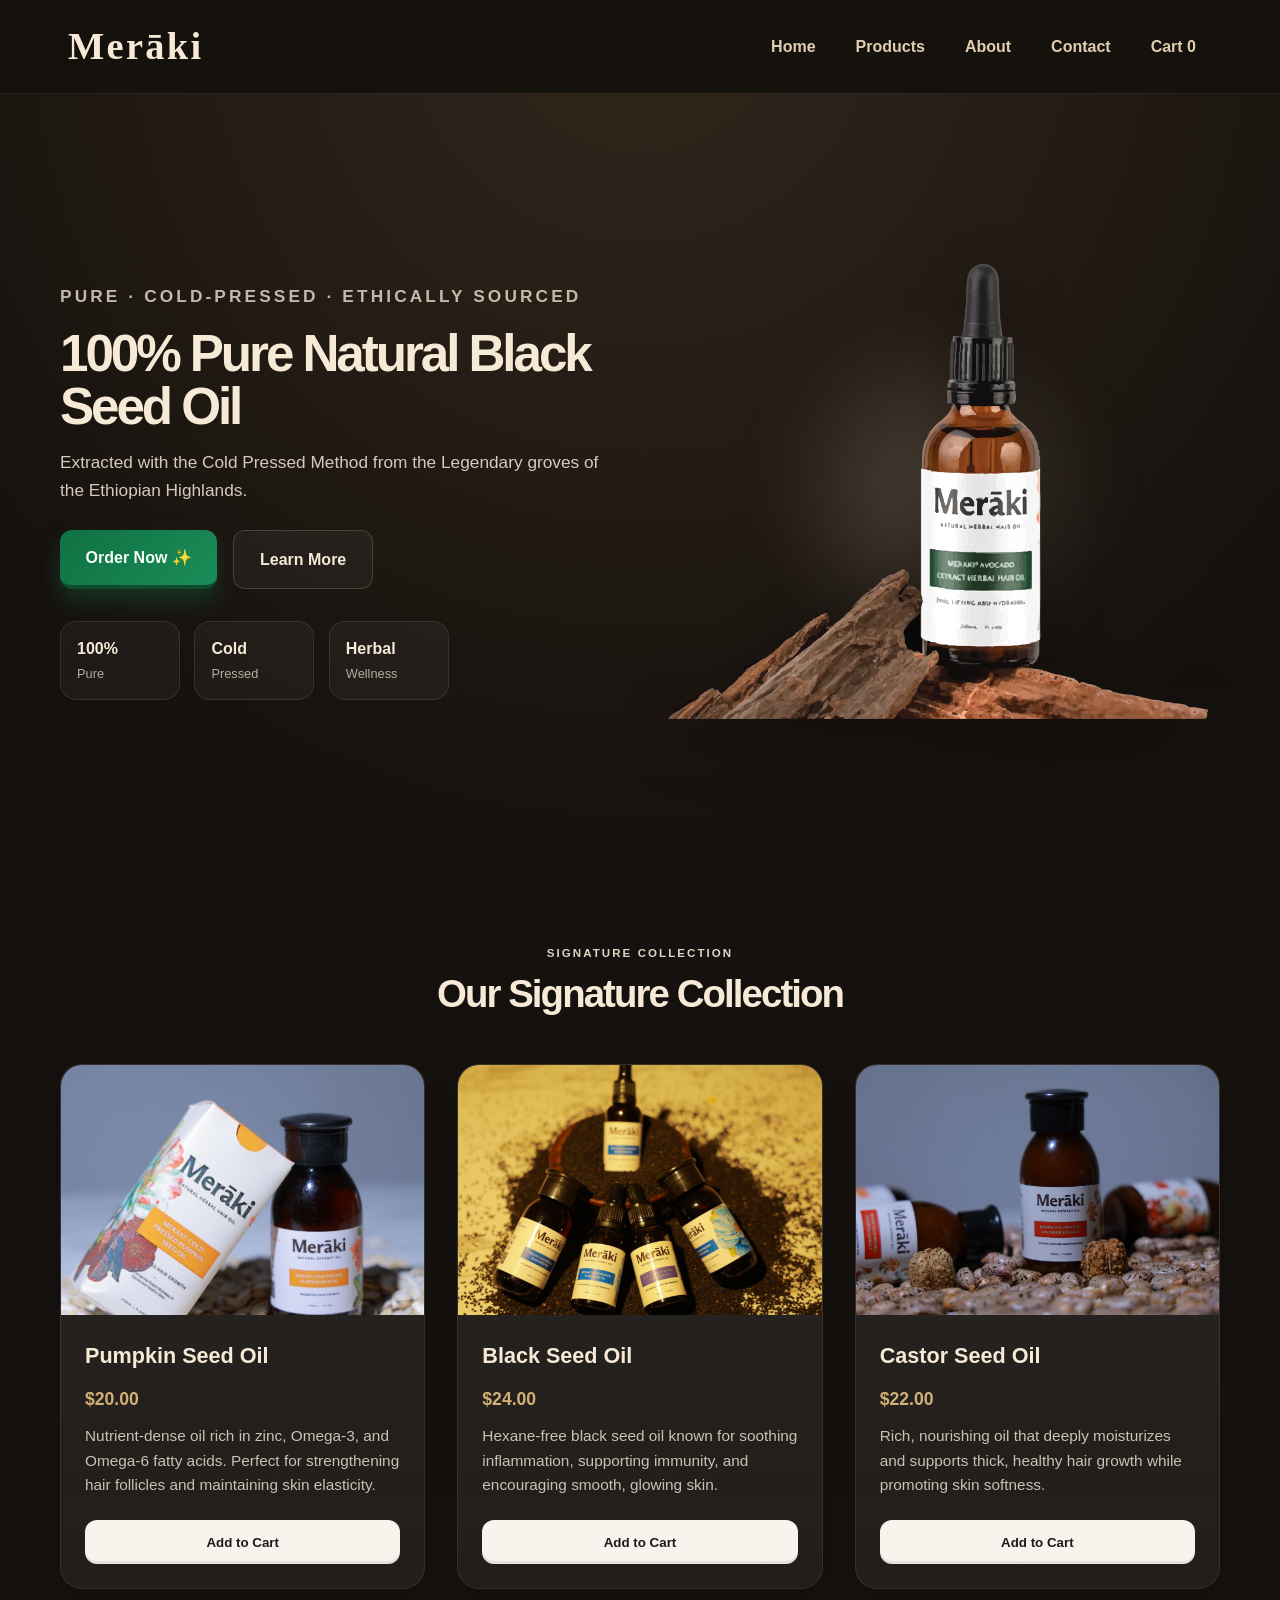
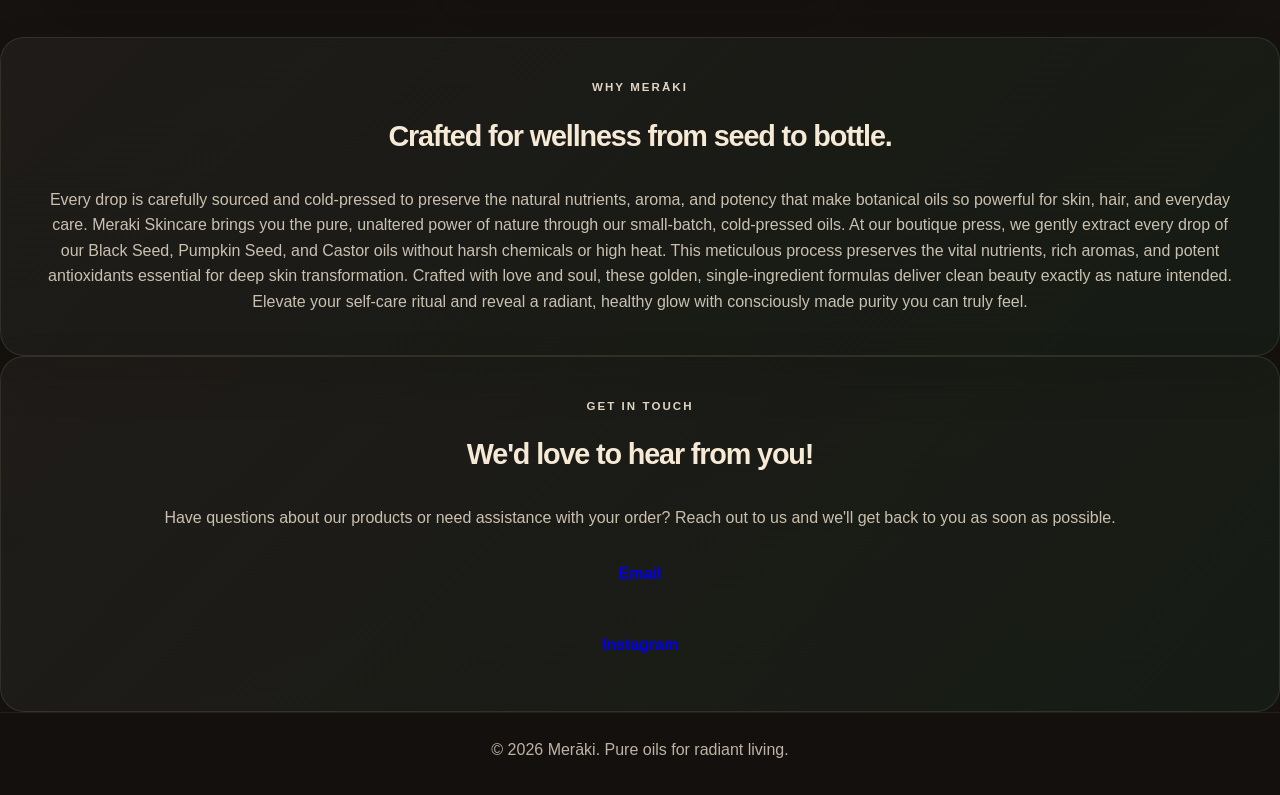
==== index.html @ 54a500c8 "Added more functionality to cart.html" ====
<!DOCTYPE html>
<html lang="en">
  <head>
    <meta charset="UTF-8" />
    <meta name="viewport" content="width=device-width, initial-scale=1.0" />
    <title>Merāki | Pure Natural Black Seed Oil</title>
    <link rel="stylesheet" href="style.css" />
  </head>
  <body>
    <header>
      <nav>
        <div class="logo">
          <h1>Merāki</h1>
        </div>

        <label class="menu-icon" for="menu-toggle" aria-label="Toggle menu">
          <span class="bar"></span>
          <span class="bar"></span>
          <span class="bar"></span>
        </label>
        <input type="checkbox" id="menu-toggle" />

        <div class="nav-links">
          <a href="#home">Home</a>
          <a href="#products">Products</a>
          <a href="#about">About</a>
          <a href="#contact">Contact</a>
          <a href="cart.html" class="cart-link">Cart <span id="cart-count" class="cart-count-badge">0</span></a>
        </div>
      </nav>
    </header>

    <main>
      <section class="hero" id="home">
        <div class="hero-visual">
          <img
            class="hero-icon"
            src="pic_No_2.png"
            alt="Black seed oil bottle"
          />
        </div>

        <div class="hero-content">
          <p class="eyebrow">Pure · Cold-Pressed · Ethically Sourced</p>
          <h2>100% Pure Natural Black Seed Oil</h2>
          <p>
            Extracted with the Cold Pressed Method from the Legendary groves of
            the Ethiopian Highlands.
          </p>

          <div class="hero-actions">
            <a href="#products" class="btn btn-hero">Order Now ✨</a>
            <a href="#about" class="btn btn-secondary">Learn More</a>
          </div>

          <div class="hero-stats">
            <div class="stat">
              <strong>100%</strong>
              <span>Pure</span>
            </div>
            <div class="stat">
              <strong>Cold</strong>
              <span>Pressed</span>
            </div>
            <div class="stat">
              <strong>Herbal</strong>
              <span>Wellness</span>
            </div>
          </div>
        </div>
      </section>

      <section class="products-container" id="products">
        <div class="section-heading">
          <p class="eyebrow">Signature collection</p>
          <h2 class="section-title">Our Signature Collection</h2>
        </div>
        <div class="product-grid">
          <article class="product-card">
            <img
              src="pumpkinseed-oil.png"
              alt="Pumpkin seed oil bottle for hair and skin nourishment"
            />
            <div class="product-info">
              <h3 class="product-title">Pumpkin Seed Oil</h3>
              <p class="product-price">$20.00</p>
              <p class="product-desc">
                Nutrient-dense oil rich in zinc, Omega-3, and Omega-6 fatty
                acids. Perfect for strengthening hair follicles and maintaining
                skin elasticity.
              </p>
              <button
                type="button"
                class="btn add-to-cart"
                data-id="pumpkin-seed-oil"
                data-name="Pumpkin Seed Oil"
                data-price="20"
                data-image="pumpkinseed-oil.png"
                data-category="Hair Care"
              >
                Add to Cart
              </button>
            </div>
          </article>
          <article class="product-card">
            <img
              src="blackseed-oils.png"
              alt="Black seed oil bottle for wellness, immunity, and skin health"
            />
            <div class="product-info">
              <h3 class="product-title">Black Seed Oil</h3>
              <p class="product-price">$24.00</p>
              <p class="product-desc">
                Hexane-free black seed oil known for soothing inflammation,
                supporting immunity, and encouraging smooth, glowing skin.
              </p>
              <button
                type="button"
                class="btn add-to-cart"
                data-id="black-seed-oil"
                data-name="Black Seed Oil"
                data-price="24"
                data-image="blackseed-oils.png"
                data-category="Wellness"
              >
                Add to Cart
              </button>
            </div>
          </article>
          <article class="product-card">
            <img
              src="castor-oil.png"
              alt="Castor seed oil bottle for hair growth and deep hydration"
            />
            <div class="product-info">
              <h3 class="product-title">Castor Seed Oil</h3>
              <p class="product-price">$22.00</p>
              <p class="product-desc">
                Rich, nourishing oil that deeply moisturizes and supports thick,
                healthy hair growth while promoting skin softness.
              </p>
              <button
                type="button"
                class="btn add-to-cart"
                data-id="castor-seed-oil"
                data-name="Castor Seed Oil"
                data-price="22"
                data-image="castor-oil.png"
                data-category="Skin Care"
              >
                Add to Cart
              </button>
            </div>
          </article>
        </div>
      </section>

      <section class="about-section" id="about">
        <div class="about-card">
          <p class="eyebrow">Why Merāki</p>
          <h3>Crafted for wellness from seed to bottle.</h3>
          <p>
            Every drop is carefully sourced and cold-pressed to preserve the
            natural nutrients, aroma, and potency that make botanical oils so
            powerful for skin, hair, and everyday care. Meraki Skincare brings you the pure, unaltered power of nature through our small-batch, cold-pressed oils. At our boutique press, we gently extract every drop of our Black Seed, Pumpkin Seed, and Castor oils without harsh chemicals or high heat. This meticulous process preserves the vital nutrients, rich aromas, and potent antioxidants essential for deep skin transformation. Crafted with love and soul, these golden, single-ingredient formulas deliver clean beauty exactly as nature intended. Elevate your self-care ritual and reveal a radiant, healthy glow with consciously made purity you can truly feel.
          </p>
        </div>
      </section>
      <section class="contact-section" id="contact">
        <div class="contact-card">
          <p class="eyebrow">Get in Touch</p>
          <h3>We'd love to hear from you!</h3>
          <p>
            Have questions about our products or need assistance with your
            order? Reach out to us and we'll get back to you as soon as
            possible.
          </p>          
          <a href="mailto:info@meraki.com" class="btn">Email</a>
          <a href="https://www.instagram.com/meraki.pure/" class="btn">Instagram</a>
        </div>
      </section>
    </main>

    <footer id="contact">
      <p>© 2026 Merāki. Pure oils for radiant living.</p>
    </footer>
    <script defer src="script.js"></script>
  </body>
</html>
---- style.css ----
:root {
    --bg-900: #14100d;
    --bg-800: #1e1814;
    --bg-700: #2d2823;
    --panel: rgba(255, 255, 255, 0.05);
    --panel-strong: #f7f3ed;
    --gold: #dfcfb0;
    --gold-soft: #f6ead7;
    --green: #117143;
    --green-dark: #114b2f;
    --text-dark: #1d1a17;
    --text-muted: #5f564c;
    --shadow: 0 20px 40px rgba(15, 11, 9, 0.25);
}

* {
    margin: 0;
    padding: 0;
    box-sizing: border-box;
    font-family: "Segoe UI", Tahoma, Geneva, Verdana, sans-serif;
}

html {
    scroll-behavior: smooth;
}

body {
    background:
        radial-gradient(circle at top, rgba(140, 103, 70, 0.26), transparent 35%),
        linear-gradient(180deg, var(--bg-900) 0%, #171310 100%);
    color: var(--gold);
    line-height: 1.6;
}

a {
    text-decoration: none;
}

img {
    max-width: 100%;
    display: block;
}

header {
    position: sticky;
    top: 0;
    z-index: 50;
    background: rgba(20, 16, 13, 0.88);
    backdrop-filter: blur(12px);
    border-bottom: 1px solid rgba(223, 207, 176, 0.1);
}

body.cart-page .menu-icon,
body.cart-page #menu-toggle {
    display: none !important;
}

body.cart-page .nav-links {
    position: static !important;
    display: flex !important;
    flex-direction: row !important;
    align-items: center;
    justify-content: flex-end;
    gap: 0.5rem;
    background: transparent !important;
    border: none !important;
    box-shadow: none !important;
    padding: 0 !important;
    animation: none !important;
}

nav {
    max-width: 1200px;
    margin: 0 auto;
    display: flex;
    justify-content: space-between;
    align-items: center;
    padding: 1rem 1.25rem;
    position: relative;
}

.logo h1 {
    font-family: Georgia, "Times New Roman", serif;
    font-size: clamp(2rem, 3vw, 2.6rem);
    letter-spacing: 0.06em;
    color: var(--gold-soft);
}

.menu-icon {
    display: flex;
    flex-direction: column;
    justify-content: space-between;
    width: 24px;
    height: 18px;
    cursor: pointer;
    z-index: 10;
}

.menu-icon .bar {
    width: 100%;
    height: 2px;
    background: var(--gold);
    border-radius: 5px;
    transition: 0.3s ease;
}

#menu-toggle {
    display: none;
}

.nav-links {
    position: absolute;
    top: calc(100% + 0.35rem);
    left: 1rem;
    right: 1rem;
    display: none;
    flex-direction: column;
    gap: 0.2rem;
    background: rgba(45, 40, 35, 0.98);
    border: 1px solid rgba(223, 207, 176, 0.1);
    border-radius: 14px;
    padding: 0.75rem;
    box-shadow: var(--shadow);
    animation: slideDown 0.25s ease;
}

#menu-toggle:checked ~ .nav-links {
    display: flex;
}

.nav-links a {
    color: var(--gold);
    padding: 0.85rem 1rem;
    border-radius: 10px;
    transition: background 0.25s ease, transform 0.25s ease;
}

.nav-links a:hover {
    background: rgba(255, 255, 255, 0.04);
    transform: translateX(4px);
}

main {
    overflow: hidden;
}

.hero {
    max-width: 1200px;
    margin: 0 auto;
    display: flex;
    align-items: center;
    justify-content: space-between;
    gap: 2rem;
    padding: 2rem 1.25rem 4rem;
    min-height: calc(100vh - 90px);
}

.hero-visual,
.hero-content {
    flex: 1;
}

.hero-visual {
    display: flex;
    justify-content: center;
    align-items: center;
    position: relative;
}

.hero-visual::before {
    content: "";
    position: absolute;
    inset: 10% 12%;
    background: radial-gradient(circle, rgba(223, 207, 176, 0.25), transparent 60%);
    filter: blur(30px);
    z-index: 0;
}

.hero-icon {
    position: relative;
    z-index: 1;
    width: min(100%, 540px);
    height: min(100%, 540px);
    object-fit: contain;
    border-radius: 0;
    border: none;
    box-shadow: none;
    background: transparent;
    animation: float 6s ease-in-out infinite;
    filter: drop-shadow(0 18px 30px rgba(0, 0, 0, 0.30)) brightness(1.08) saturate(1.05);
}

.hero-content {
    display: flex;
    flex-direction: column;
    align-items: flex-start;
    gap: 1rem;
    animation: fadeUp 0.8s ease both;
}

.eyebrow {
    text-transform: uppercase;
    letter-spacing: 0.18em;
    font-size: 0.72rem;
    font-weight: 700;
    color: var(--gold-soft);
    opacity: 0.9;
}

.hero-content h2 {
    font-size: clamp(2.5rem, 4vw, 5rem);
    line-height: 1.04;
    letter-spacing: -0.06em;
    max-width: 560px;
    color: var(--gold-soft);
}

.hero-content p {
    font-size: 1.08rem;
    color: rgba(246, 234, 215, 0.85);
    max-width: 560px;
}

.hero-actions {
    display: flex;
    flex-wrap: wrap;
    gap: 1rem;
    margin-top: 0.6rem;
}

.btn {
    display: inline-flex;
    align-items: center;
    justify-content: center;
    border-radius: 12px;
    padding: 0.9rem 1.6rem;
    font-weight: 700;
    transition: transform 0.25s ease, box-shadow 0.25s ease, background 0.25s ease;
    cursor: pointer;
    border: none;
}

.btn:hover {
    transform: translateY(-3px);
}

.btn-hero {
    background: linear-gradient(135deg, var(--green), #1a8d59);
    color: #f6fff8;
    box-shadow: 0 12px 22px rgba(17, 113, 67, 0.35);
    border-bottom: 4px solid var(--green-dark);
}

.btn-secondary {
    background: rgba(255, 255, 255, 0.04);
    border: 1px solid rgba(223, 207, 176, 0.2);
    color: var(--gold-soft);
}

.hero-stats {
    display: flex;
    gap: 0.9rem;
    flex-wrap: wrap;
    margin-top: 1rem;
}

.stat {
    min-width: 120px;
    background: rgba(255, 255, 255, 0.04);
    border: 1px solid rgba(223, 207, 176, 0.12);
    border-radius: 16px;
    padding: 0.9rem 1rem;
    display: flex;
    flex-direction: column;
    gap: 0.15rem;
}

.stat strong {
    font-size: 1rem;
    color: var(--gold-soft);
}

.stat span {
    font-size: 0.8rem;
    color: rgba(246, 234, 215, 0.7);
}

.products-container {
    max-width: 1200px;
    margin: 0 auto;
    padding: 2.5rem 1.25rem 3rem;
}

.section-heading {
    text-align: center;
    margin-bottom: 2.5rem;
}

.section-title {
    color: var(--gold-soft);
    font-size: clamp(2rem, 3vw, 3rem);
    letter-spacing: -0.05em;
}

.product-grid {
    display: grid;
    grid-template-columns: repeat(auto-fit, minmax(260px, 1fr));
    gap: 2rem;
}

.product-card {
    background: rgba(255, 255, 255, 0.04);
    border: 1px solid rgba(223, 207, 176, 0.12);
    border-radius: 22px;
    overflow: hidden;
    box-shadow: 0 16px 28px rgba(2, 2, 2, 0.18);
    transition: transform 0.35s ease, box-shadow 0.35s ease, border-color 0.35s ease;
    animation: fadeUp 0.8s ease both;
}

.product-card:nth-child(2) {
    animation-delay: 0.12s;
}

.product-card:nth-child(3) {
    animation-delay: 0.24s;
}

.product-card:hover {
    transform: translateY(-8px);
    border-color: rgba(223, 207, 176, 0.24);
    box-shadow: 0 24px 46px rgba(4, 4, 2, 0.25);
}

.product-card img {
    width: 100%;
    height: 250px;
    object-fit: cover;
}

.product-info {
    padding: 1.5rem;
    display: flex;
    flex-direction: column;
    gap: 0.7rem;
    background: linear-gradient(180deg, rgba(255, 255, 255, 0.03), rgba(255, 255, 255, 0.01));
}

.product-title {
    font-size: 1.35rem;
    color: var(--gold-soft);
}

.product-price {
    color: #d2af74;
    font-size: 1.1rem;
    font-weight: 700;
}

.product-desc {
    color: rgba(246, 234, 215, 0.8);
    font-size: 0.96rem;
    flex-grow: 1;
}

.product-card .btn {
    margin-top: 0.7rem;
    width: 100%;
    background: var(--panel-strong);
    color: var(--text-dark);
    box-shadow: inset 0 -3px 0 rgba(0, 0, 0, 0.08);
}

.about-contact-wrapper {
    max-width: 1200px;
    margin: 0 auto;
    padding: 1rem 1.25rem 4.5rem;
    display: grid;
    grid-template-columns: 1fr 1fr;
    gap: 2rem;
    align-items: stretch;
}

.about-section,
.contact-section {
    display: flex;
    align-items: stretch;
}

.about-card,
.contact-card {
    background: linear-gradient(135deg, rgba(255, 255, 255, 0.04), rgba(17, 113, 67, 0.1));
    border: 1px solid rgba(223, 207, 176, 0.12);
    border-radius: 24px;
    padding: 2.5rem;
    text-align: center;
    box-shadow: var(--shadow);
    display: flex;
    flex-direction: column;
    gap: 1rem;
    flex: 1;
    transition: transform 0.35s ease, box-shadow 0.35s ease, border-color 0.35s ease;
}

.about-card:hover,
.contact-card:hover {
    transform: translateY(-8px);
    border-color: rgba(223, 207, 176, 0.24);
    box-shadow: 0 24px 46px rgba(4, 4, 2, 0.25);
}

.about-card h3,
.contact-card h3 {
    color: var(--gold-soft);
    font-size: clamp(1.8rem, 2vw, 2.6rem);
    margin-bottom: 0.75rem;
    letter-spacing: -0.04em;
}

.about-card p:last-child,
.contact-card p:not(.eyebrow) {
    color: rgba(246, 234, 215, 0.8);
    flex-grow: 1;
}

.contact-actions {
    display: flex;
    flex-direction: column;
    gap: 0.8rem;
    margin-top: 1rem;
}

.btn-contact {
    width: 100%;
    background: linear-gradient(135deg, var(--green), #1a8d59);
    color: #f6fff8;
    box-shadow: 0 12px 22px rgba(17, 113, 67, 0.35);
    border-bottom: 4px solid var(--green-dark);
    font-weight: 700;
    font-size: 1rem;
}

footer {
    background: rgba(20, 16, 13, 0.9);
    border-top: 1px solid rgba(223, 207, 176, 0.08);
    text-align: center;
    padding: 1.5rem 1rem 2rem;
    color: rgba(246, 234, 215, 0.75);
}

@media (max-width: 768px) {
    .about-contact-wrapper {
        grid-template-columns: 1fr;
        gap: 1.5rem;
        padding: 1rem 1.25rem 3rem;
    }
}

@keyframes fadeUp {
    from {
        opacity: 0;
        transform: translateY(18px);
    }
    to {
        opacity: 1;
        transform: translateY(0);
    }
}

@keyframes float {
    0%,
    100% {
        transform: translateY(0px);
    }
    50% {
        transform: translateY(-12px);
    }
}

@keyframes slideDown {
    from {
        opacity: 0;
        transform: translateY(-10px);
    }
    to {
        opacity: 1;
        transform: translateY(0);
    }
}

@media (min-width: 768px) {
    nav {
        padding: 1rem 1.75rem;
    }

    .menu-icon {
        display: none;
    }

    .nav-links {
        position: static;
        display: flex;
        flex-direction: row;
        align-items: center;
        gap: 0.5rem;
        background: transparent;
        border: none;
        box-shadow: none;
        padding: 0;
        animation: none;
    }

    .nav-links a {
        padding: 0.65rem 1rem;
        font-weight: 600;
    }

    .nav-links a:hover {
        background: rgba(255, 255, 255, 0.04);
        transform: translateY(-2px);
    }

    .hero {
        padding-top: 3rem;
    }

    .hero .hero-content {
        order: 1;
    }

    .hero .hero-visual {
        order: 2;
    }
}

@media (max-width: 767px) {
    .hero {
        flex-direction: column;
        text-align: left;
        min-height: auto;
        padding-top: 1.5rem;
    }

    .hero-content {
        width: 100%;
    }

    .hero-content h2 {
        max-width: 100%;
    }

    .hero-actions {
        width: 100%;
    }

    .btn-hero,
    .btn-secondary {
        width: 100%;
    }

    .hero-stats {
        width: 100%;
    }

    .stat {
        flex: 1;
        min-width: 0;
    }

    .product-card {
        border-radius: 18px;
    }
}
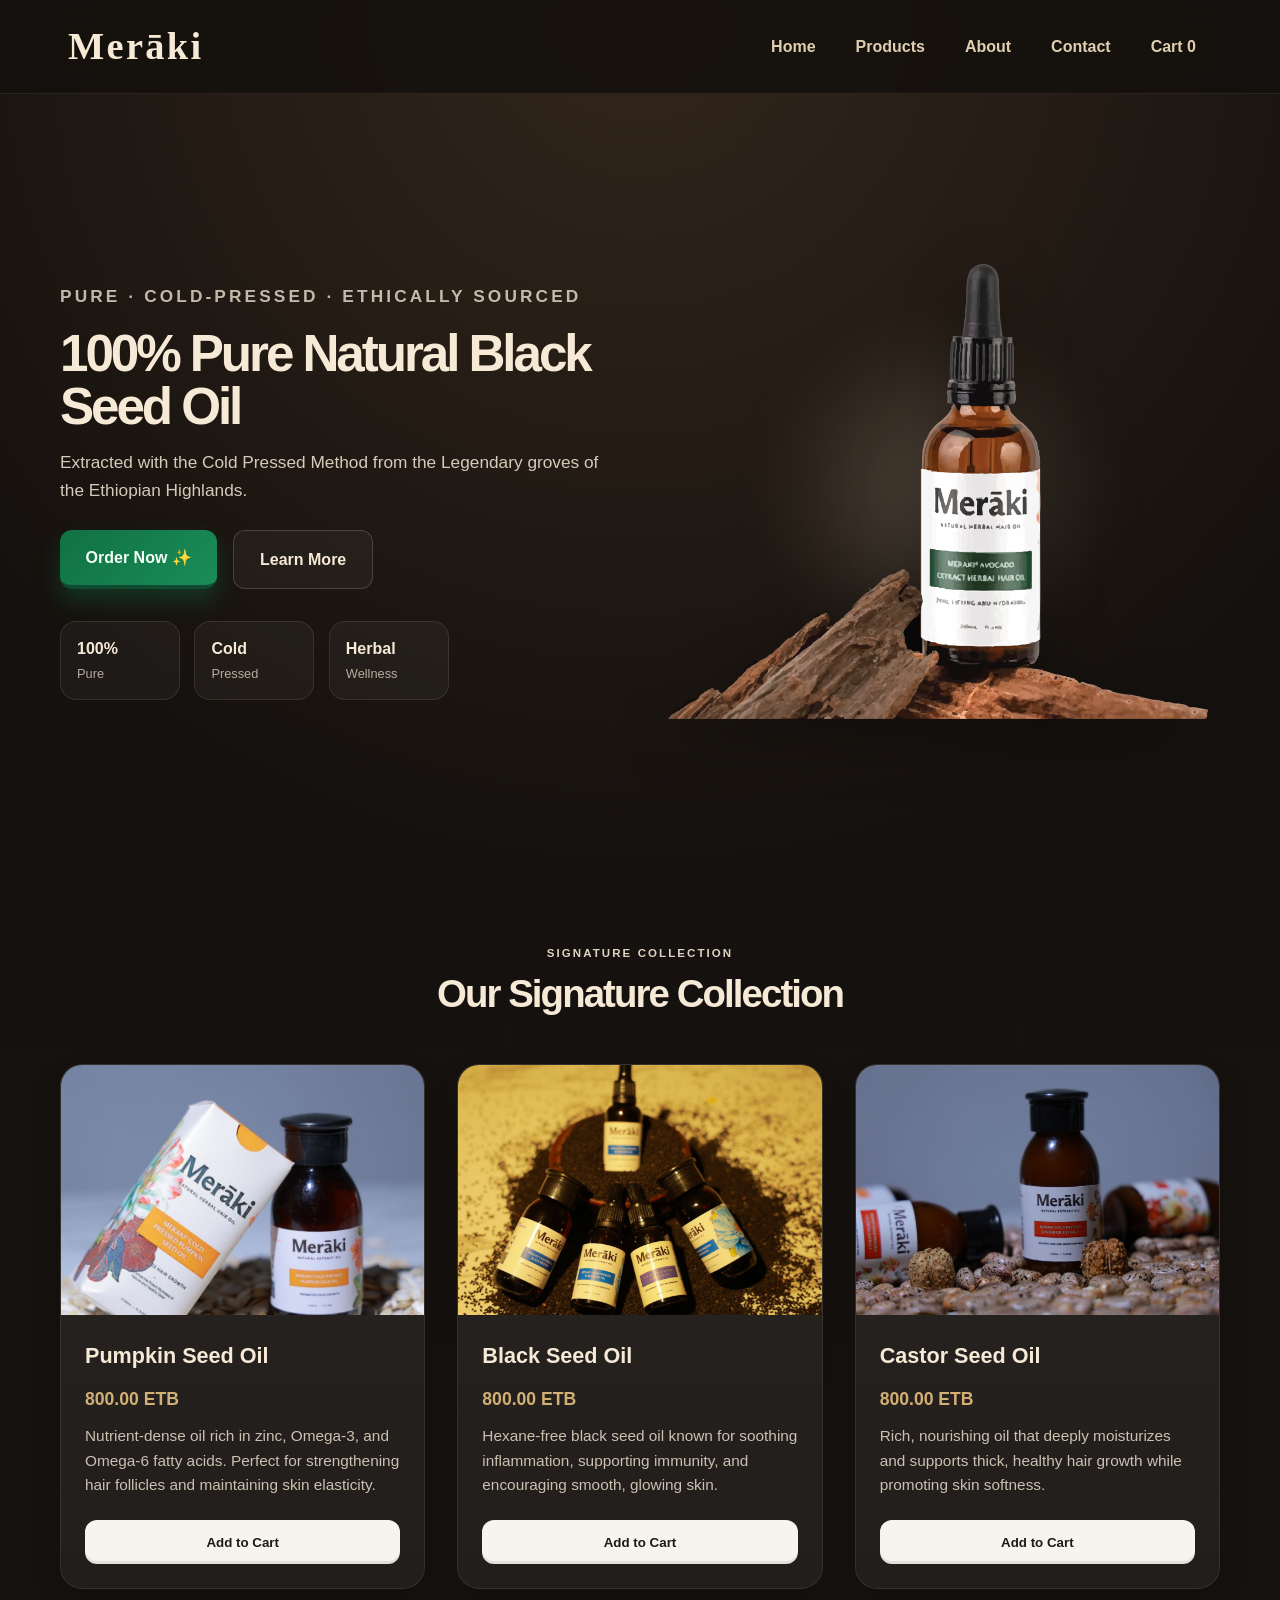
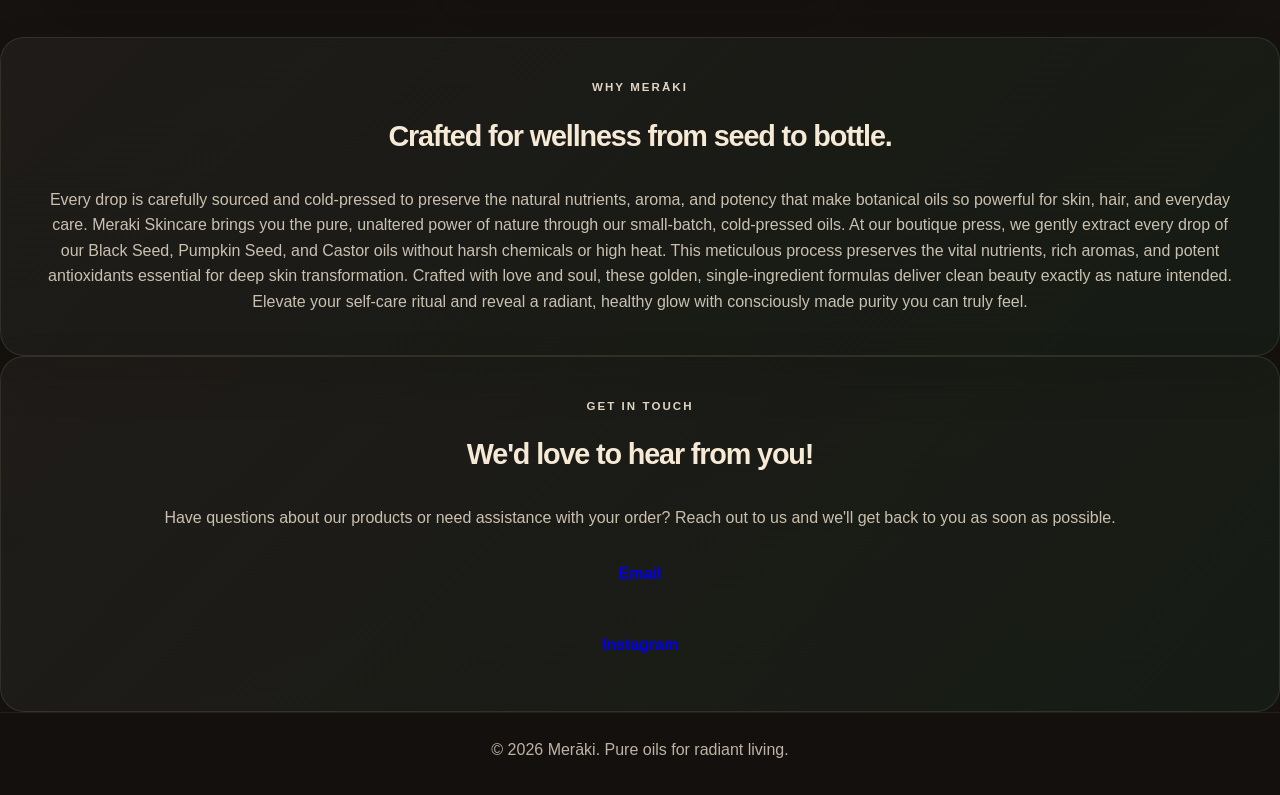
==== commit 0cd44fa1: "random edits" ====
--- a/index.html
+++ b/index.html
@@ -83,7 +83,7 @@
             />
             <div class="product-info">
               <h3 class="product-title">Pumpkin Seed Oil</h3>
-              <p class="product-price">$20.00</p>
+              <p class="product-price">800.00 ETB</p>
               <p class="product-desc">
                 Nutrient-dense oil rich in zinc, Omega-3, and Omega-6 fatty
                 acids. Perfect for strengthening hair follicles and maintaining
@@ -94,7 +94,7 @@
                 class="btn add-to-cart"
                 data-id="pumpkin-seed-oil"
                 data-name="Pumpkin Seed Oil"
-                data-price="20"
+                data-price="800.00"
                 data-image="pumpkinseed-oil.png"
                 data-category="Hair Care"
               >
@@ -109,7 +109,7 @@
             />
             <div class="product-info">
               <h3 class="product-title">Black Seed Oil</h3>
-              <p class="product-price">$24.00</p>
+              <p class="product-price">800.00 ETB</p>
               <p class="product-desc">
                 Hexane-free black seed oil known for soothing inflammation,
                 supporting immunity, and encouraging smooth, glowing skin.
@@ -119,7 +119,7 @@
                 class="btn add-to-cart"
                 data-id="black-seed-oil"
                 data-name="Black Seed Oil"
-                data-price="24"
+                data-price="800.00"
                 data-image="blackseed-oils.png"
                 data-category="Wellness"
               >
@@ -134,7 +134,7 @@
             />
             <div class="product-info">
               <h3 class="product-title">Castor Seed Oil</h3>
-              <p class="product-price">$22.00</p>
+              <p class="product-price">800.00 ETB</p>
               <p class="product-desc">
                 Rich, nourishing oil that deeply moisturizes and supports thick,
                 healthy hair growth while promoting skin softness.
@@ -144,7 +144,7 @@
                 class="btn add-to-cart"
                 data-id="castor-seed-oil"
                 data-name="Castor Seed Oil"
-                data-price="22"
+                data-price="800.00"
                 data-image="castor-oil.png"
                 data-category="Skin Care"
               >
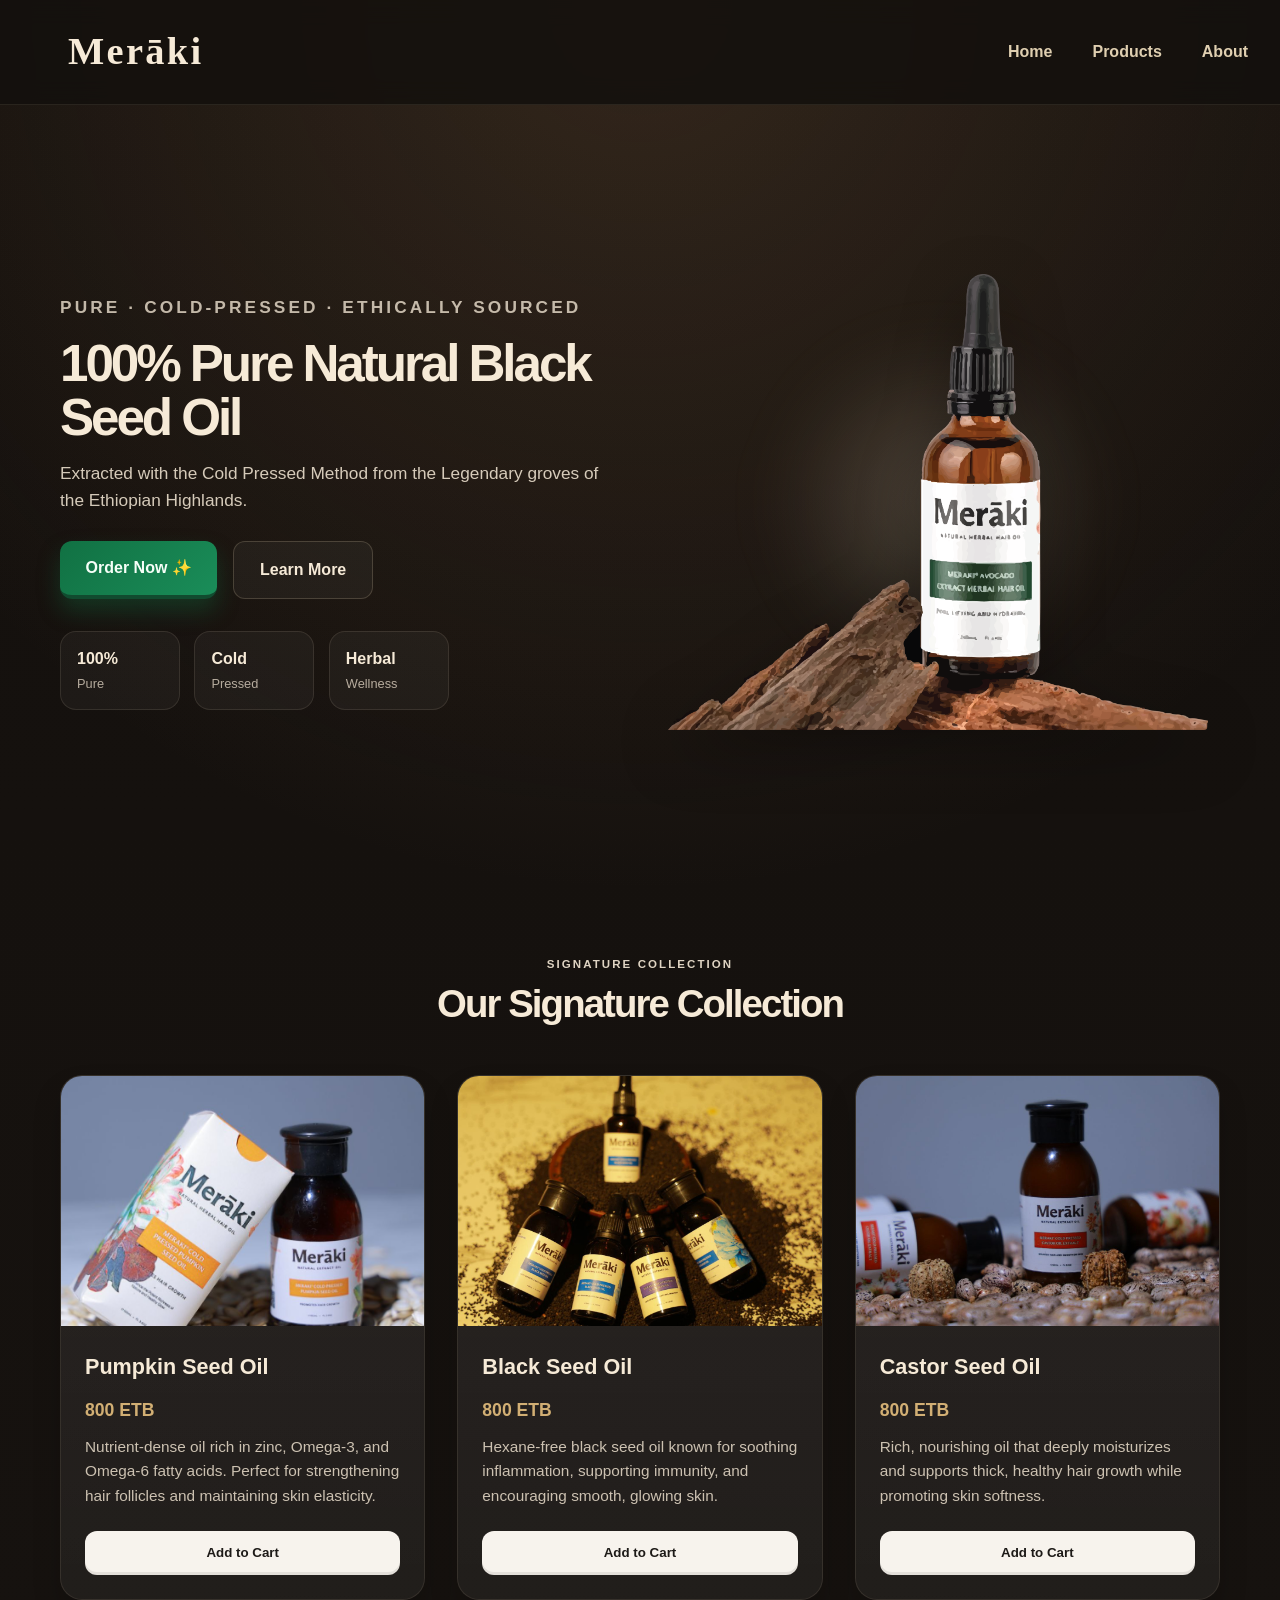
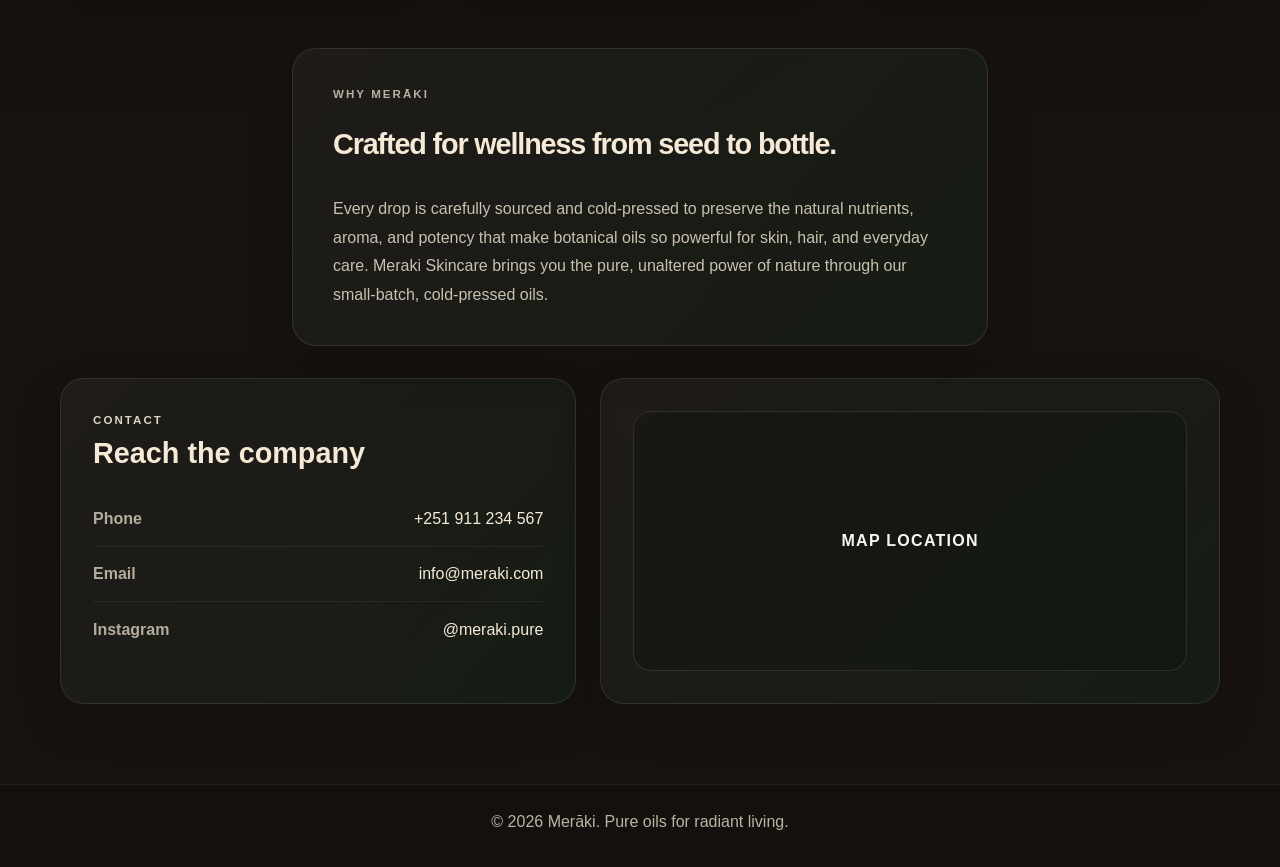
==== commit 149bc78c: "Update cart header navigation" ====
--- a/index.html
+++ b/index.html
@@ -4,6 +4,7 @@
     <meta charset="UTF-8" />
     <meta name="viewport" content="width=device-width, initial-scale=1.0" />
     <title>Merāki | Pure Natural Black Seed Oil</title>
+    <link rel="stylesheet" href="https://cdnjs.cloudflare.com/ajax/libs/font-awesome/6.5.2/css/all.min.css" crossorigin="anonymous" referrerpolicy="no-referrer" />
     <link rel="stylesheet" href="style.css" />
   </head>
   <body>
@@ -83,7 +84,7 @@
             />
             <div class="product-info">
               <h3 class="product-title">Pumpkin Seed Oil</h3>
-              <p class="product-price">800.00 ETB</p>
+              <p class="product-price">800 ETB</p>
               <p class="product-desc">
                 Nutrient-dense oil rich in zinc, Omega-3, and Omega-6 fatty
                 acids. Perfect for strengthening hair follicles and maintaining
@@ -94,7 +95,7 @@
                 class="btn add-to-cart"
                 data-id="pumpkin-seed-oil"
                 data-name="Pumpkin Seed Oil"
-                data-price="800.00"
+                data-price="800"
                 data-image="pumpkinseed-oil.png"
                 data-category="Hair Care"
               >
@@ -109,7 +110,7 @@
             />
             <div class="product-info">
               <h3 class="product-title">Black Seed Oil</h3>
-              <p class="product-price">800.00 ETB</p>
+              <p class="product-price">800 ETB</p>
               <p class="product-desc">
                 Hexane-free black seed oil known for soothing inflammation,
                 supporting immunity, and encouraging smooth, glowing skin.
@@ -119,7 +120,7 @@
                 class="btn add-to-cart"
                 data-id="black-seed-oil"
                 data-name="Black Seed Oil"
-                data-price="800.00"
+                data-price="800"
                 data-image="blackseed-oils.png"
                 data-category="Wellness"
               >
@@ -134,7 +135,7 @@
             />
             <div class="product-info">
               <h3 class="product-title">Castor Seed Oil</h3>
-              <p class="product-price">800.00 ETB</p>
+              <p class="product-price">800 ETB</p>
               <p class="product-desc">
                 Rich, nourishing oil that deeply moisturizes and supports thick,
                 healthy hair growth while promoting skin softness.
@@ -144,7 +145,7 @@
                 class="btn add-to-cart"
                 data-id="castor-seed-oil"
                 data-name="Castor Seed Oil"
-                data-price="800.00"
+                data-price="800"
                 data-image="castor-oil.png"
                 data-category="Skin Care"
               >
@@ -162,21 +163,33 @@
           <p>
             Every drop is carefully sourced and cold-pressed to preserve the
             natural nutrients, aroma, and potency that make botanical oils so
-            powerful for skin, hair, and everyday care. Meraki Skincare brings you the pure, unaltered power of nature through our small-batch, cold-pressed oils. At our boutique press, we gently extract every drop of our Black Seed, Pumpkin Seed, and Castor oils without harsh chemicals or high heat. This meticulous process preserves the vital nutrients, rich aromas, and potent antioxidants essential for deep skin transformation. Crafted with love and soul, these golden, single-ingredient formulas deliver clean beauty exactly as nature intended. Elevate your self-care ritual and reveal a radiant, healthy glow with consciously made purity you can truly feel.
+            powerful for skin, hair, and everyday care. Meraki Skincare brings you the pure, unaltered power of nature through our small-batch, cold-pressed oils.
           </p>
         </div>
       </section>
-      <section class="contact-section" id="contact">
-        <div class="contact-card">
-          <p class="eyebrow">Get in Touch</p>
-          <h3>We'd love to hear from you!</h3>
-          <p>
-            Have questions about our products or need assistance with your
-            order? Reach out to us and we'll get back to you as soon as
-            possible.
-          </p>          
-          <a href="mailto:info@meraki.com" class="btn">Email</a>
-          <a href="https://www.instagram.com/meraki.pure/" class="btn">Instagram</a>
+
+      <section class="company-contact" id="contact">
+        <div class="contact-info-card">
+          <p class="eyebrow">Contact</p>
+          <h3>Reach the company</h3>
+          <div class="contact-row">
+            <span class="contact-label">Phone</span>
+            <a href="tel:+251911234567">+251 911 234 567</a>
+          </div>
+          <div class="contact-row">
+            <span class="contact-label">Email</span>
+            <a href="mailto:info@meraki.com">info@meraki.com</a>
+          </div>
+          <div class="contact-row">
+            <span class="contact-label">Instagram</span>
+            <a href="https://www.instagram.com/meraki.pure/" target="_blank" rel="noreferrer">@meraki.pure</a>
+          </div>
+        </div>
+
+        <div class="map-card" aria-label="Map location for Meraki">
+          <div class="map-placeholder">
+            <span>Map Location</span>
+          </div>
         </div>
       </section>
     </main>
--- a/style.css
+++ b/style.css
@@ -44,7 +44,7 @@
 header {
     position: sticky;
     top: 0;
-    z-index: 50;
+    z-index: 60;
     background: rgba(20, 16, 13, 0.88);
     backdrop-filter: blur(12px);
     border-bottom: 1px solid rgba(223, 207, 176, 0.1);
@@ -52,21 +52,29 @@
 
 body.cart-page .menu-icon,
 body.cart-page #menu-toggle {
-    display: none !important;
+    display: flex;
 }
 
 body.cart-page .nav-links {
-    position: static !important;
-    display: flex !important;
-    flex-direction: row !important;
-    align-items: center;
-    justify-content: flex-end;
-    gap: 0.5rem;
-    background: transparent !important;
-    border: none !important;
-    box-shadow: none !important;
-    padding: 0 !important;
-    animation: none !important;
+    position: absolute;
+    top: calc(100% + 0.35rem);
+    right: 1rem;
+    left: auto;
+    width: min(220px, calc(100% - 2rem));
+    display: none;
+    flex-direction: column;
+    gap: 0.2rem;
+    background: rgba(45, 40, 35, 0.98);
+    border: 1px solid rgba(223, 207, 176, 0.1);
+    border-radius: 14px;
+    padding: 0.75rem;
+    box-shadow: var(--shadow);
+    z-index: 100;
+    animation: slideDown 0.25s ease;
+}
+
+body.cart-page #menu-toggle:checked ~ .nav-links {
+    display: flex;
 }
 
 nav {
@@ -77,6 +85,7 @@
     align-items: center;
     padding: 1rem 1.25rem;
     position: relative;
+    gap: 1rem;
 }
 
 .logo h1 {
@@ -94,6 +103,7 @@
     height: 18px;
     cursor: pointer;
     z-index: 10;
+    margin-left: auto;
 }
 
 .menu-icon .bar {
@@ -111,8 +121,9 @@
 .nav-links {
     position: absolute;
     top: calc(100% + 0.35rem);
-    left: 1rem;
     right: 1rem;
+    left: auto;
+    width: min(220px, calc(100% - 2rem));
     display: none;
     flex-direction: column;
     gap: 0.2rem;
@@ -121,6 +132,7 @@
     border-radius: 14px;
     padding: 0.75rem;
     box-shadow: var(--shadow);
+    z-index: 100;
     animation: slideDown 0.25s ease;
 }
 
@@ -371,56 +383,113 @@
     box-shadow: inset 0 -3px 0 rgba(0, 0, 0, 0.08);
 }
 
-.about-contact-wrapper {
+.about-section,
+.company-contact {
     max-width: 1200px;
     margin: 0 auto;
-    padding: 1rem 1.25rem 4.5rem;
-    display: grid;
-    grid-template-columns: 1fr 1fr;
-    gap: 2rem;
-    align-items: stretch;
-}
-
-.about-section,
-.contact-section {
-    display: flex;
-    align-items: stretch;
-}
-
-.about-card,
-.contact-card {
+    padding: 0 1.25rem 2rem;
+}
+
+.about-card {
+    width: min(60%, 700px);
+    margin: 0 auto;
     background: linear-gradient(135deg, rgba(255, 255, 255, 0.04), rgba(17, 113, 67, 0.1));
     border: 1px solid rgba(223, 207, 176, 0.12);
     border-radius: 24px;
-    padding: 2.5rem;
-    text-align: center;
+    padding: 2.2rem 2.5rem;
+    text-align: left;
     box-shadow: var(--shadow);
     display: flex;
     flex-direction: column;
     gap: 1rem;
-    flex: 1;
     transition: transform 0.35s ease, box-shadow 0.35s ease, border-color 0.35s ease;
 }
 
-.about-card:hover,
-.contact-card:hover {
+.about-card:hover {
     transform: translateY(-8px);
     border-color: rgba(223, 207, 176, 0.24);
     box-shadow: 0 24px 46px rgba(4, 4, 2, 0.25);
 }
 
-.about-card h3,
-.contact-card h3 {
+.about-card h3 {
     color: var(--gold-soft);
     font-size: clamp(1.8rem, 2vw, 2.6rem);
     margin-bottom: 0.75rem;
     letter-spacing: -0.04em;
 }
 
-.about-card p:last-child,
-.contact-card p:not(.eyebrow) {
+.about-card p {
     color: rgba(246, 234, 215, 0.8);
-    flex-grow: 1;
+    line-height: 1.8;
+}
+
+.company-contact {
+    display: grid;
+    grid-template-columns: 1fr 1.2fr;
+    gap: 1.5rem;
+    margin-bottom: 3rem;
+}
+
+.contact-info-card,
+.map-card {
+    background: linear-gradient(135deg, rgba(255, 255, 255, 0.04), rgba(17, 113, 67, 0.1));
+    border: 1px solid rgba(223, 207, 176, 0.12);
+    border-radius: 24px;
+    padding: 2rem;
+    box-shadow: var(--shadow);
+}
+
+.contact-info-card h3 {
+    color: var(--gold-soft);
+    font-size: clamp(1.8rem, 2vw, 2.3rem);
+    margin-bottom: 1rem;
+}
+
+.contact-row {
+    display: flex;
+    justify-content: space-between;
+    gap: 1rem;
+    padding: 0.9rem 0;
+    border-bottom: 1px solid rgba(223, 207, 176, 0.08);
+    color: rgba(246, 234, 215, 0.8);
+}
+
+.contact-row:last-child {
+    border-bottom: none;
+}
+
+.contact-label {
+    color: rgba(246, 234, 215, 0.7);
+    font-weight: 700;
+    min-width: 90px;
+}
+
+.contact-row a {
+    color: var(--gold-soft);
+    text-align: right;
+}
+
+.map-card {
+    overflow: hidden;
+    display: flex;
+    align-items: stretch;
+}
+
+.map-placeholder {
+    width: 100%;
+    min-height: 260px;
+    border-radius: 18px;
+    border: 1px solid rgba(223, 207, 176, 0.12);
+    background:
+        linear-gradient(rgba(10, 16, 13, 0.28), rgba(10, 16, 13, 0.28)),
+        url('https://images.unsplash.com/photo-1524661135-423995f22d0b?auto=format&fit=crop&w=1200&q=80') center/cover no-repeat;
+    display: flex;
+    align-items: center;
+    justify-content: center;
+    color: #f7f6f3;
+    font-weight: 700;
+    letter-spacing: 0.08em;
+    text-transform: uppercase;
 }
 
 .contact-actions {
@@ -449,10 +518,22 @@
 }
 
 @media (max-width: 768px) {
-    .about-contact-wrapper {
+    .about-card {
+        width: 100%;
+        padding: 1.6rem 1.4rem;
+    }
+
+    .company-contact {
         grid-template-columns: 1fr;
-        gap: 1.5rem;
-        padding: 1rem 1.25rem 3rem;
+    }
+
+    .contact-row {
+        flex-direction: column;
+        align-items: flex-start;
+    }
+
+    .contact-row a {
+        text-align: left;
     }
 }
 
@@ -510,6 +591,24 @@
         animation: none;
     }
 
+    body.cart-page .menu-icon {
+        display: none;
+    }
+
+    body.cart-page .nav-links {
+        position: static;
+        display: flex;
+        flex-direction: row;
+        align-items: center;
+        justify-content: flex-end;
+        gap: 0.5rem;
+        background: transparent;
+        border: none;
+        box-shadow: none;
+        padding: 0;
+        animation: none;
+    }
+
     .nav-links a {
         padding: 0.65rem 1rem;
         font-weight: 600;
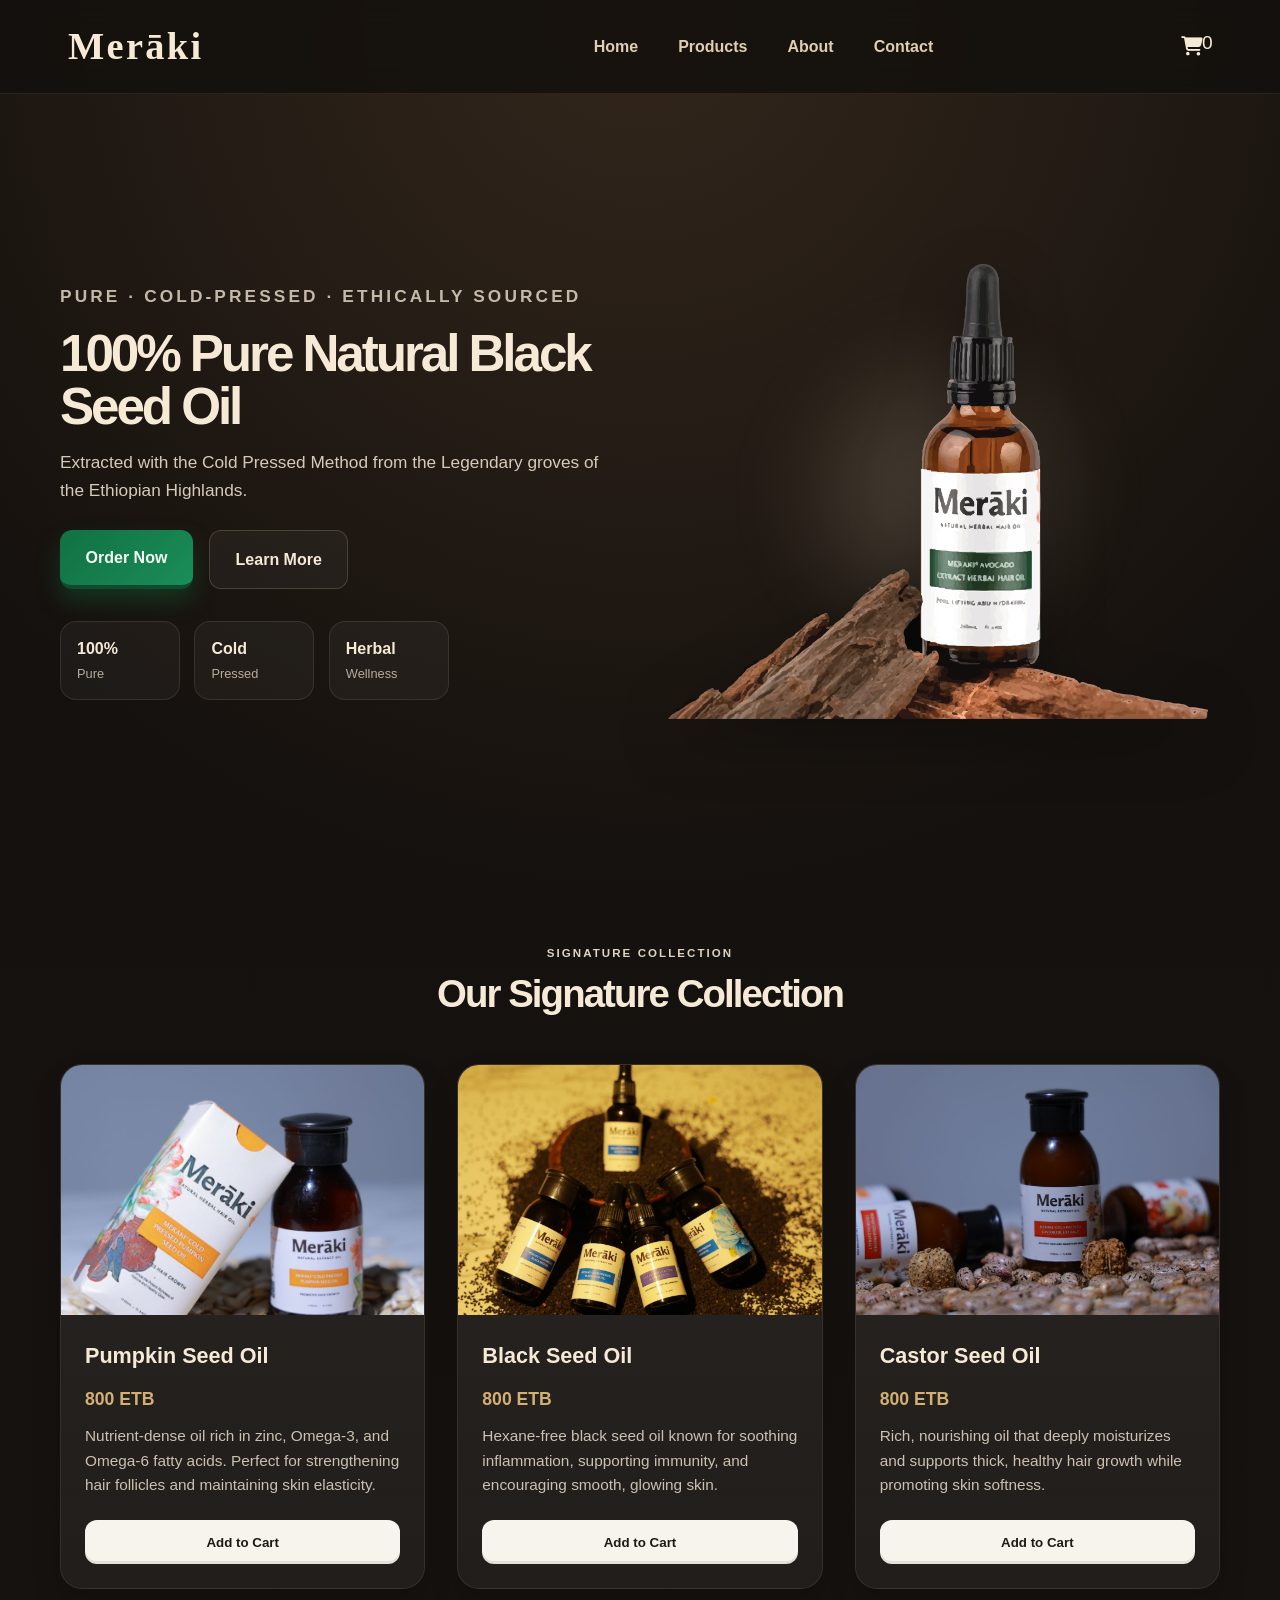
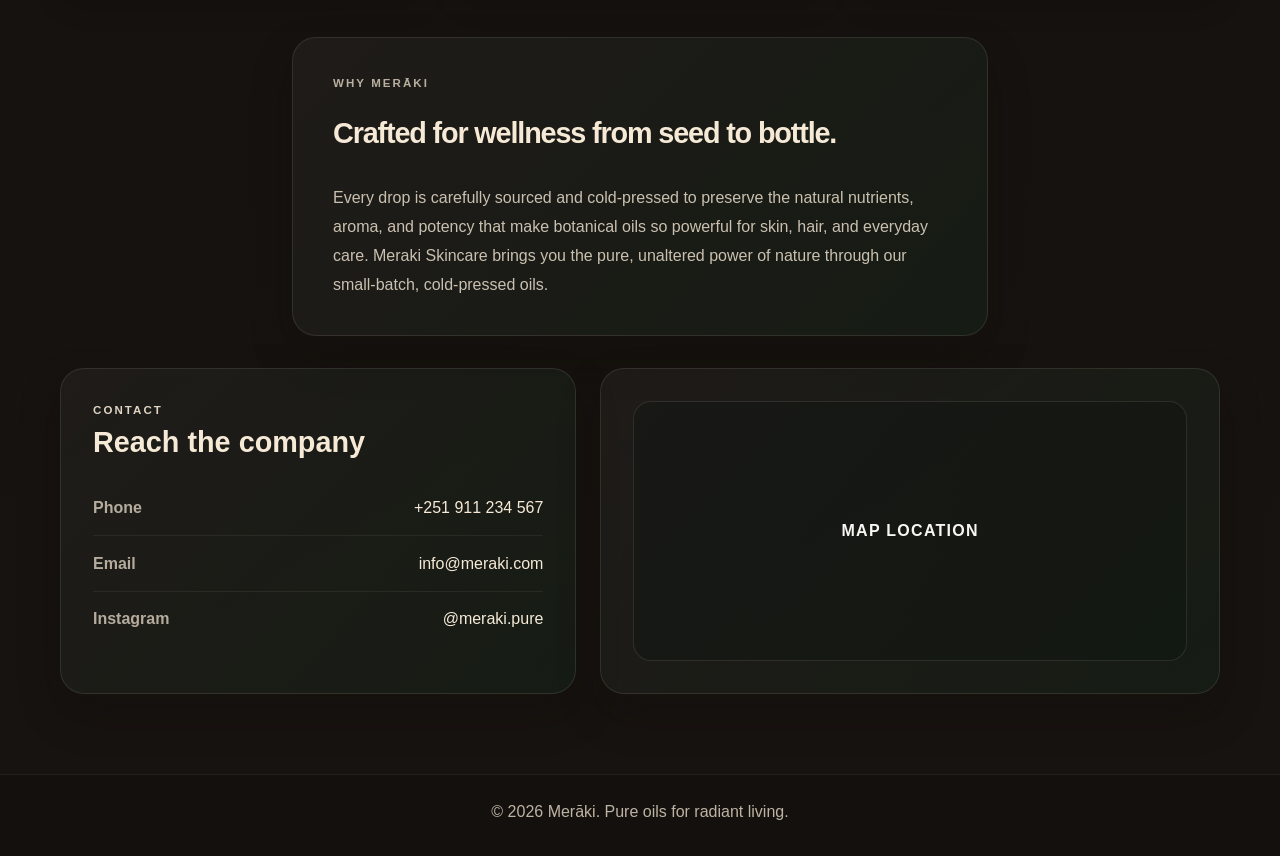
==== commit 3be9b3c3: "another one" ====
--- a/index.html
+++ b/index.html
@@ -14,6 +14,11 @@
           <h1>Merāki</h1>
         </div>
 
+        <a href="cart.html" class="header-cart" aria-label="Open cart" title="Open cart">
+          <i class="fa-solid fa-cart-shopping" aria-hidden="true"></i>
+          <span id="cart-count" class="cart-count-badge">0</span>
+        </a>
+
         <label class="menu-icon" for="menu-toggle" aria-label="Toggle menu">
           <span class="bar"></span>
           <span class="bar"></span>
@@ -26,7 +31,6 @@
           <a href="#products">Products</a>
           <a href="#about">About</a>
           <a href="#contact">Contact</a>
-          <a href="cart.html" class="cart-link">Cart <span id="cart-count" class="cart-count-badge">0</span></a>
         </div>
       </nav>
     </header>
@@ -50,7 +54,7 @@
           </p>
 
           <div class="hero-actions">
-            <a href="#products" class="btn btn-hero">Order Now ✨</a>
+            <a href="#products" class="btn btn-hero">Order Now </a>
             <a href="#about" class="btn btn-secondary">Learn More</a>
           </div>
 
--- a/style.css
+++ b/style.css
@@ -106,6 +106,30 @@
     margin-left: auto;
 }
 
+.header-cart {
+    position: relative;
+    display: inline-flex;
+    align-items: center;
+    justify-content: center;
+    width: 2.5rem;
+    height: 2.5rem;
+    color: var(--gold-soft);
+    font-size: 1.2rem;
+    flex-shrink: 0;
+    transition: color 0.25s ease, transform 0.25s ease;
+}
+
+.header-cart:hover {
+    color: var(--gold);
+    transform: translateY(-2px);
+}
+
+.header-cart .cart-count-badge {
+    position: absolute;
+    top: 0.05rem;
+    right: -0.05rem;
+}
+
 .menu-icon .bar {
     width: 100%;
     height: 2px;
@@ -578,6 +602,10 @@
         display: none;
     }
 
+    .header-cart {
+        order: 3;
+    }
+
     .nav-links {
         position: static;
         display: flex;
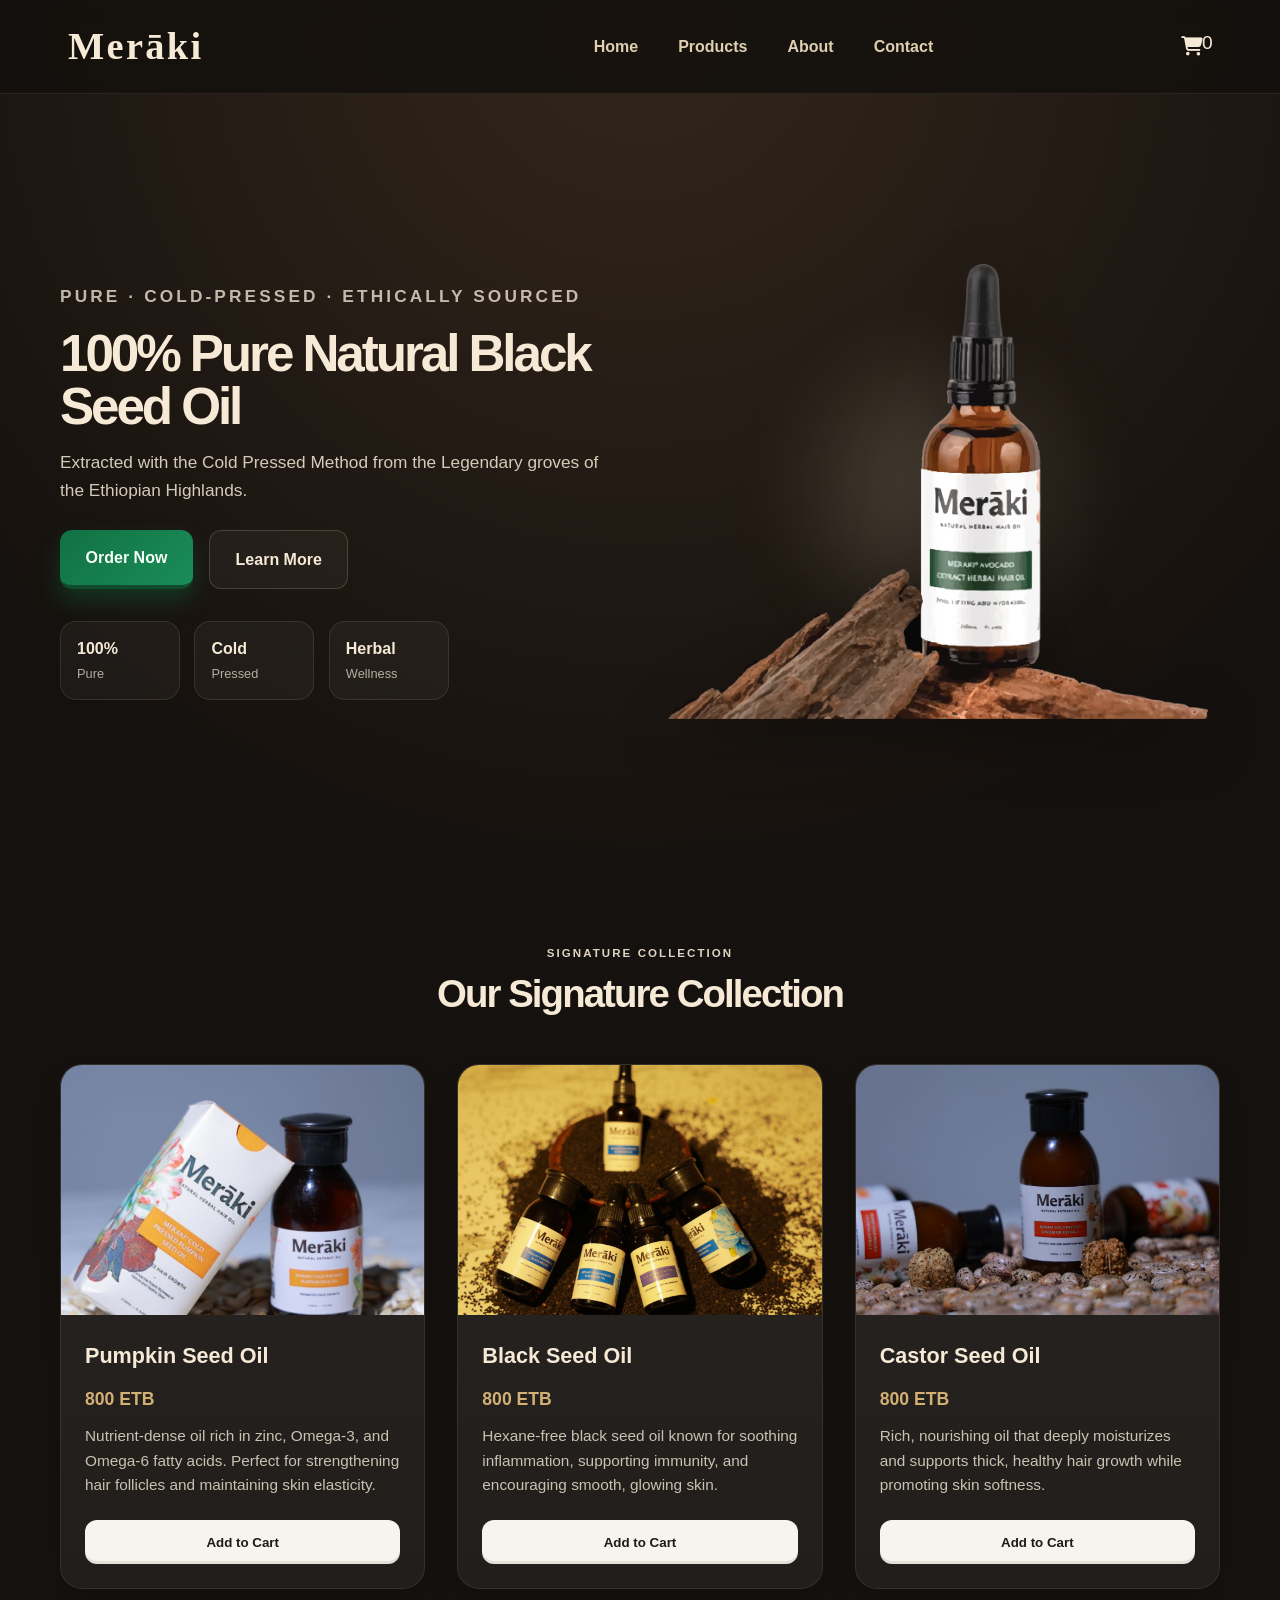
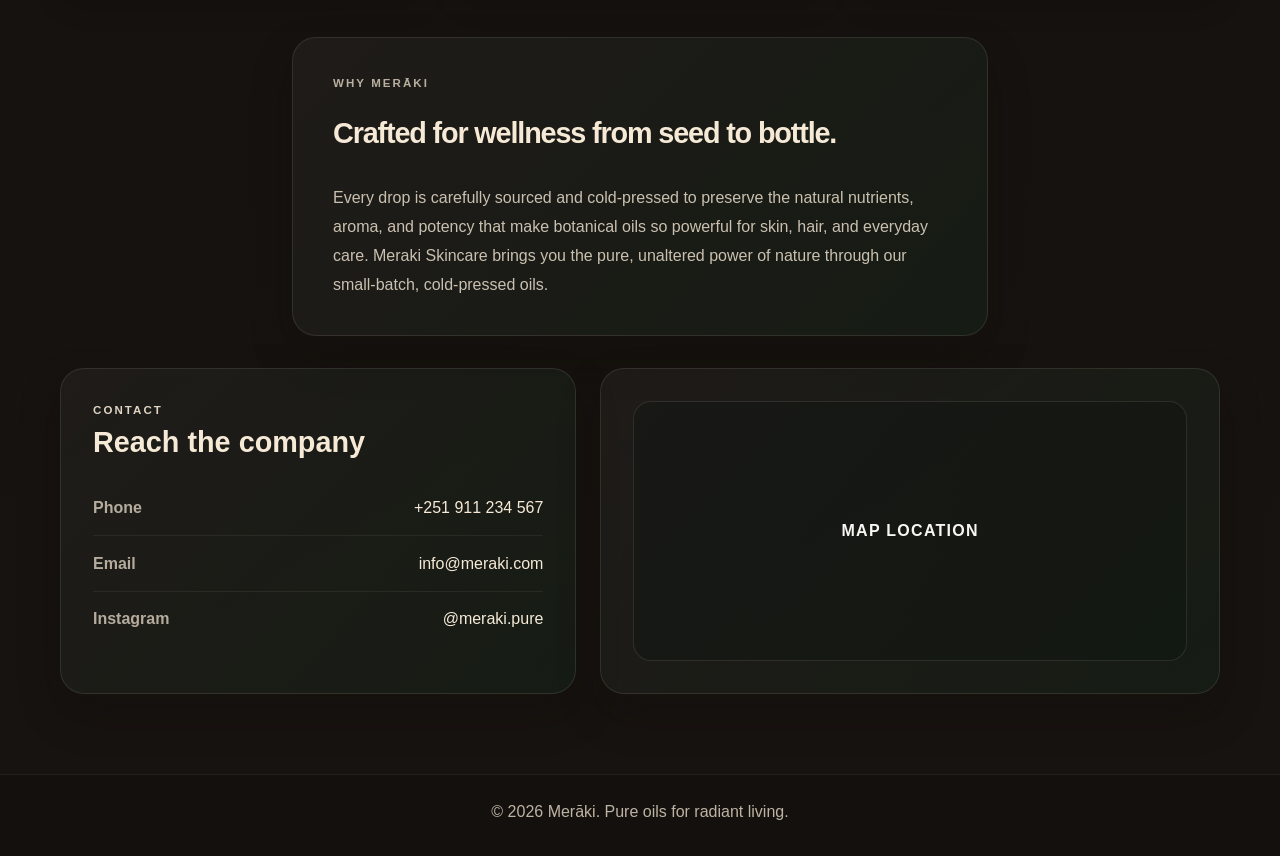
==== commit 6eb1ebe4: "update last" ====
--- a/index.html
+++ b/index.html
@@ -24,7 +24,7 @@
           <span class="bar"></span>
           <span class="bar"></span>
         </label>
-        <input type="checkbox" id="menu-toggle" />
+        
 
         <div class="nav-links">
           <a href="#home">Home</a>
--- a/style.css
+++ b/style.css
@@ -104,6 +104,7 @@
     cursor: pointer;
     z-index: 10;
     margin-left: auto;
+
 }
 
 .header-cart {
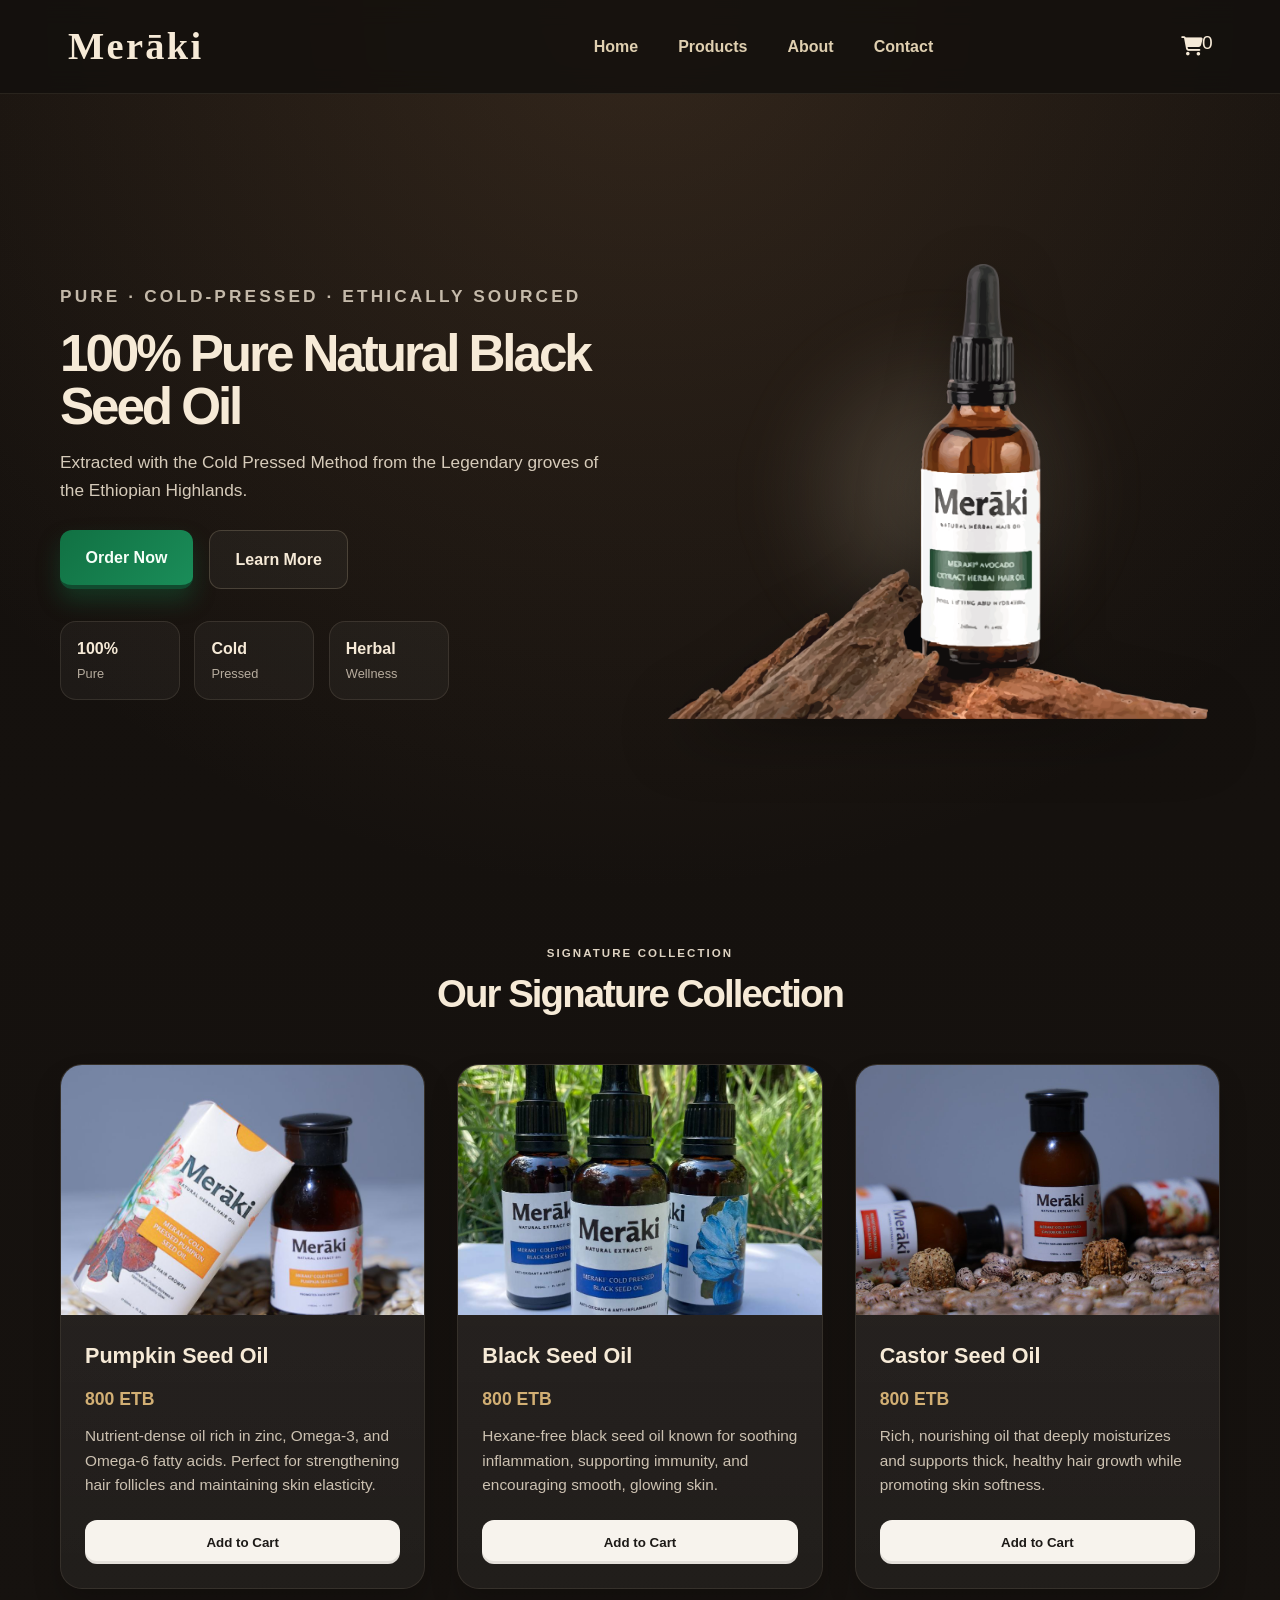
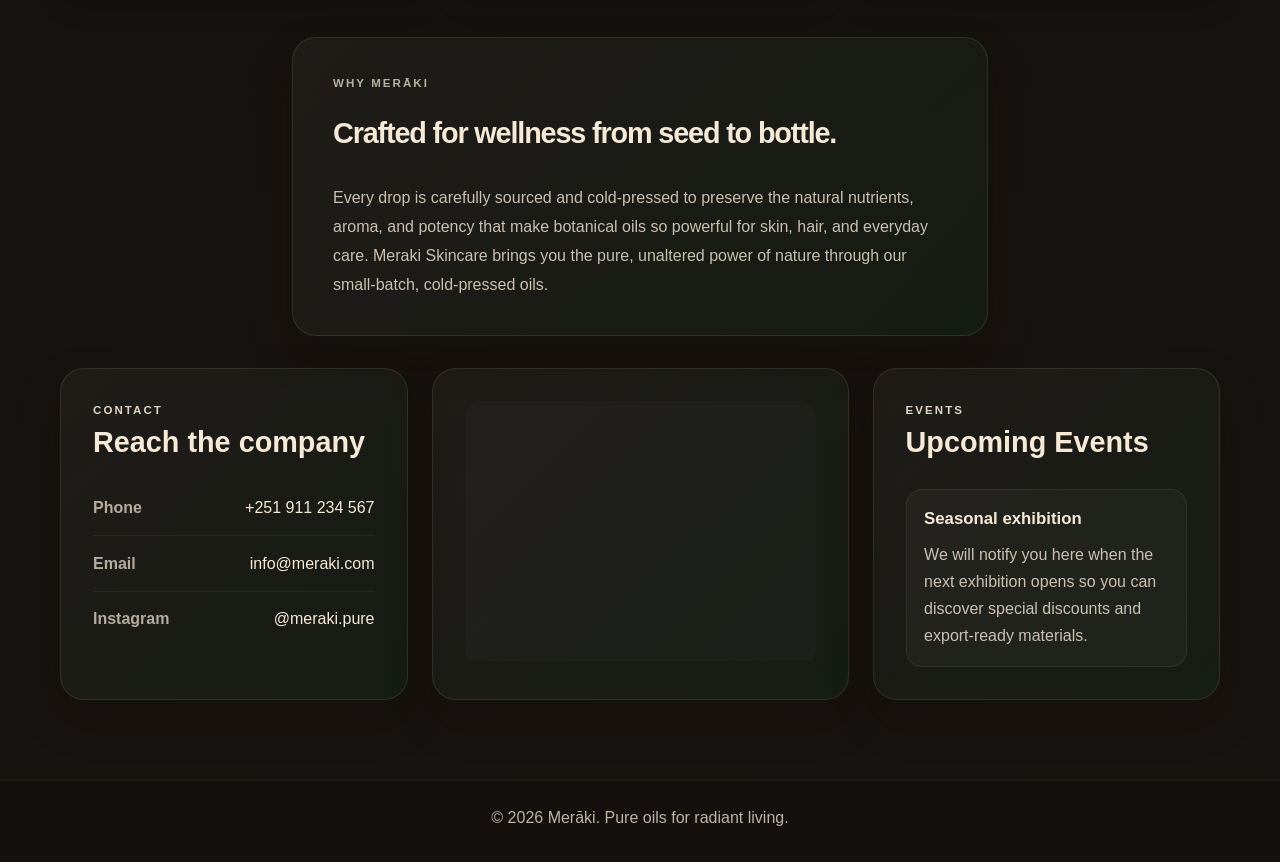
==== commit 31f37657: "fixed the mop and added an event section" ====
--- a/index.html
+++ b/index.html
@@ -19,6 +19,7 @@
           <span id="cart-count" class="cart-count-badge">0</span>
         </a>
 
+        <input type="checkbox" id="menu-toggle" aria-label="Toggle navigation menu" />
         <label class="menu-icon" for="menu-toggle" aria-label="Toggle menu">
           <span class="bar"></span>
           <span class="bar"></span>
@@ -109,7 +110,7 @@
           </article>
           <article class="product-card">
             <img
-              src="blackseed-oils.png"
+              src="picno5.jpg"
               alt="Black seed oil bottle for wellness, immunity, and skin health"
             />
             <div class="product-info">
@@ -125,7 +126,7 @@
                 data-id="black-seed-oil"
                 data-name="Black Seed Oil"
                 data-price="800"
-                data-image="blackseed-oils.png"
+                data-image="picno5.jpg"
                 data-category="Wellness"
               >
                 Add to Cart
@@ -191,9 +192,35 @@
         </div>
 
         <div class="map-card" aria-label="Map location for Meraki">
-          <div class="map-placeholder">
-            <span>Map Location</span>
-          </div>
+          <a
+            href="https://maps.app.goo.gl/w9cEqjcJiNXdTFoF7"
+            target="_blank"
+            rel="noreferrer"
+            class="map-link"
+            aria-label="Open Meraki location on Google Maps"
+          >
+            <iframe
+              src="https://www.google.com/maps?q=Meraki%20Pure%20Natural%20Black%20Seed%20Oil%20Addis%20Ababa&output=embed"
+              loading="lazy"
+              referrerpolicy="no-referrer-when-downgrade"
+              allowfullscreen
+              title="Meraki location map"
+            ></iframe>
+          </a>
+        </div>
+
+        <div class="events-card">
+          <p class="eyebrow">Events</p>
+          <h3>Upcoming Events</h3>
+          <ul class="event-list">
+            <li class="event-item">
+              <strong>Seasonal exhibition</strong>
+              <span>
+                We will notify you here when the next exhibition opens so you can
+                discover special discounts and export-ready materials.
+              </span>
+            </li>
+          </ul>
         </div>
       </section>
     </main>
--- a/style.css
+++ b/style.css
@@ -50,8 +50,11 @@
     border-bottom: 1px solid rgba(223, 207, 176, 0.1);
 }
 
-body.cart-page .menu-icon,
-body.cart-page #menu-toggle {
+body.cart-page .cart-header {
+    z-index: 1000;
+}
+
+body.cart-page .menu-icon {
     display: flex;
 }
 
@@ -450,13 +453,15 @@
 
 .company-contact {
     display: grid;
-    grid-template-columns: 1fr 1.2fr;
+    grid-template-columns: 1fr 1.2fr 1fr;
     gap: 1.5rem;
     margin-bottom: 3rem;
+    align-items: stretch;
 }
 
 .contact-info-card,
-.map-card {
+.map-card,
+.events-card {
     background: linear-gradient(135deg, rgba(255, 255, 255, 0.04), rgba(17, 113, 67, 0.1));
     border: 1px solid rgba(223, 207, 176, 0.12);
     border-radius: 24px;
@@ -464,10 +469,46 @@
     box-shadow: var(--shadow);
 }
 
-.contact-info-card h3 {
+.contact-info-card h3,
+.events-card h3 {
     color: var(--gold-soft);
     font-size: clamp(1.8rem, 2vw, 2.3rem);
     margin-bottom: 1rem;
+}
+
+.events-card {
+    display: flex;
+    flex-direction: column;
+    justify-content: center;
+}
+
+.event-list {
+    list-style: none;
+    display: flex;
+    flex-direction: column;
+    gap: 1rem;
+    margin-top: 0.5rem;
+}
+
+.event-item {
+    display: flex;
+    flex-direction: column;
+    gap: 0.5rem;
+    padding: 1rem 1.1rem;
+    border-radius: 16px;
+    background: rgba(255, 255, 255, 0.03);
+    border: 1px solid rgba(223, 207, 176, 0.09);
+    color: rgba(246, 234, 215, 0.85);
+}
+
+.event-item strong {
+    color: var(--gold-soft);
+    font-size: 1.05rem;
+}
+
+.event-item span {
+    color: rgba(246, 234, 215, 0.8);
+    line-height: 1.7;
 }
 
 .contact-row {
@@ -500,21 +541,26 @@
     align-items: stretch;
 }
 
-.map-placeholder {
+.map-link {
+    display: block;
     width: 100%;
     min-height: 260px;
     border-radius: 18px;
-    border: 1px solid rgba(223, 207, 176, 0.12);
-    background:
-        linear-gradient(rgba(10, 16, 13, 0.28), rgba(10, 16, 13, 0.28)),
-        url('https://images.unsplash.com/photo-1524661135-423995f22d0b?auto=format&fit=crop&w=1200&q=80') center/cover no-repeat;
-    display: flex;
-    align-items: center;
-    justify-content: center;
-    color: #f7f6f3;
-    font-weight: 700;
-    letter-spacing: 0.08em;
-    text-transform: uppercase;
+    overflow: hidden;
+    transition: transform 0.25s ease, box-shadow 0.25s ease;
+}
+
+.map-link:hover {
+    transform: translateY(-3px);
+    box-shadow: 0 14px 28px rgba(0, 0, 0, 0.2);
+}
+
+.map-link iframe {
+    width: 100%;
+    min-height: 260px;
+    border: 0;
+    display: block;
+    background: rgba(255, 255, 255, 0.02);
 }
 
 .contact-actions {
@@ -559,6 +605,16 @@
 
     .contact-row a {
         text-align: left;
+    }
+}
+
+@media (max-width: 980px) {
+    .company-contact {
+        grid-template-columns: 1fr 1fr;
+    }
+
+    .events-card {
+        grid-column: 1 / -1;
     }
 }
 
@@ -621,21 +677,25 @@
     }
 
     body.cart-page .menu-icon {
+        display: flex;
+    }
+
+    body.cart-page .nav-links {
+        position: absolute;
+        top: calc(100% + 0.35rem);
+        right: 1rem;
+        left: auto;
+        width: min(220px, calc(100% - 2rem));
         display: none;
-    }
-
-    body.cart-page .nav-links {
-        position: static;
-        display: flex;
-        flex-direction: row;
-        align-items: center;
-        justify-content: flex-end;
-        gap: 0.5rem;
-        background: transparent;
-        border: none;
-        box-shadow: none;
-        padding: 0;
-        animation: none;
+        flex-direction: column;
+        gap: 0.2rem;
+        background: rgba(45, 40, 35, 0.98);
+        border: 1px solid rgba(223, 207, 176, 0.1);
+        border-radius: 14px;
+        padding: 0.75rem;
+        box-shadow: var(--shadow);
+        z-index: 100;
+        animation: slideDown 0.25s ease;
     }
 
     .nav-links a {
@@ -699,3 +759,29 @@
         border-radius: 18px;
     }
 }
+
+body.cart-page .cart-nav .menu-icon {
+    display: flex;
+}
+
+body.cart-page .cart-nav .nav-links {
+    position: absolute;
+    top: calc(100% + 0.35rem);
+    right: 1rem;
+    left: auto;
+    width: min(220px, calc(100% - 2rem));
+    display: none;
+    flex-direction: column;
+    gap: 0.2rem;
+    background: rgba(45, 40, 35, 0.98);
+    border: 1px solid rgba(223, 207, 176, 0.1);
+    border-radius: 14px;
+    padding: 0.75rem;
+    box-shadow: var(--shadow);
+    z-index: 100;
+    animation: slideDown 0.25s ease;
+}
+
+body.cart-page #menu-toggle:checked ~ .nav-links {
+    display: flex;
+}
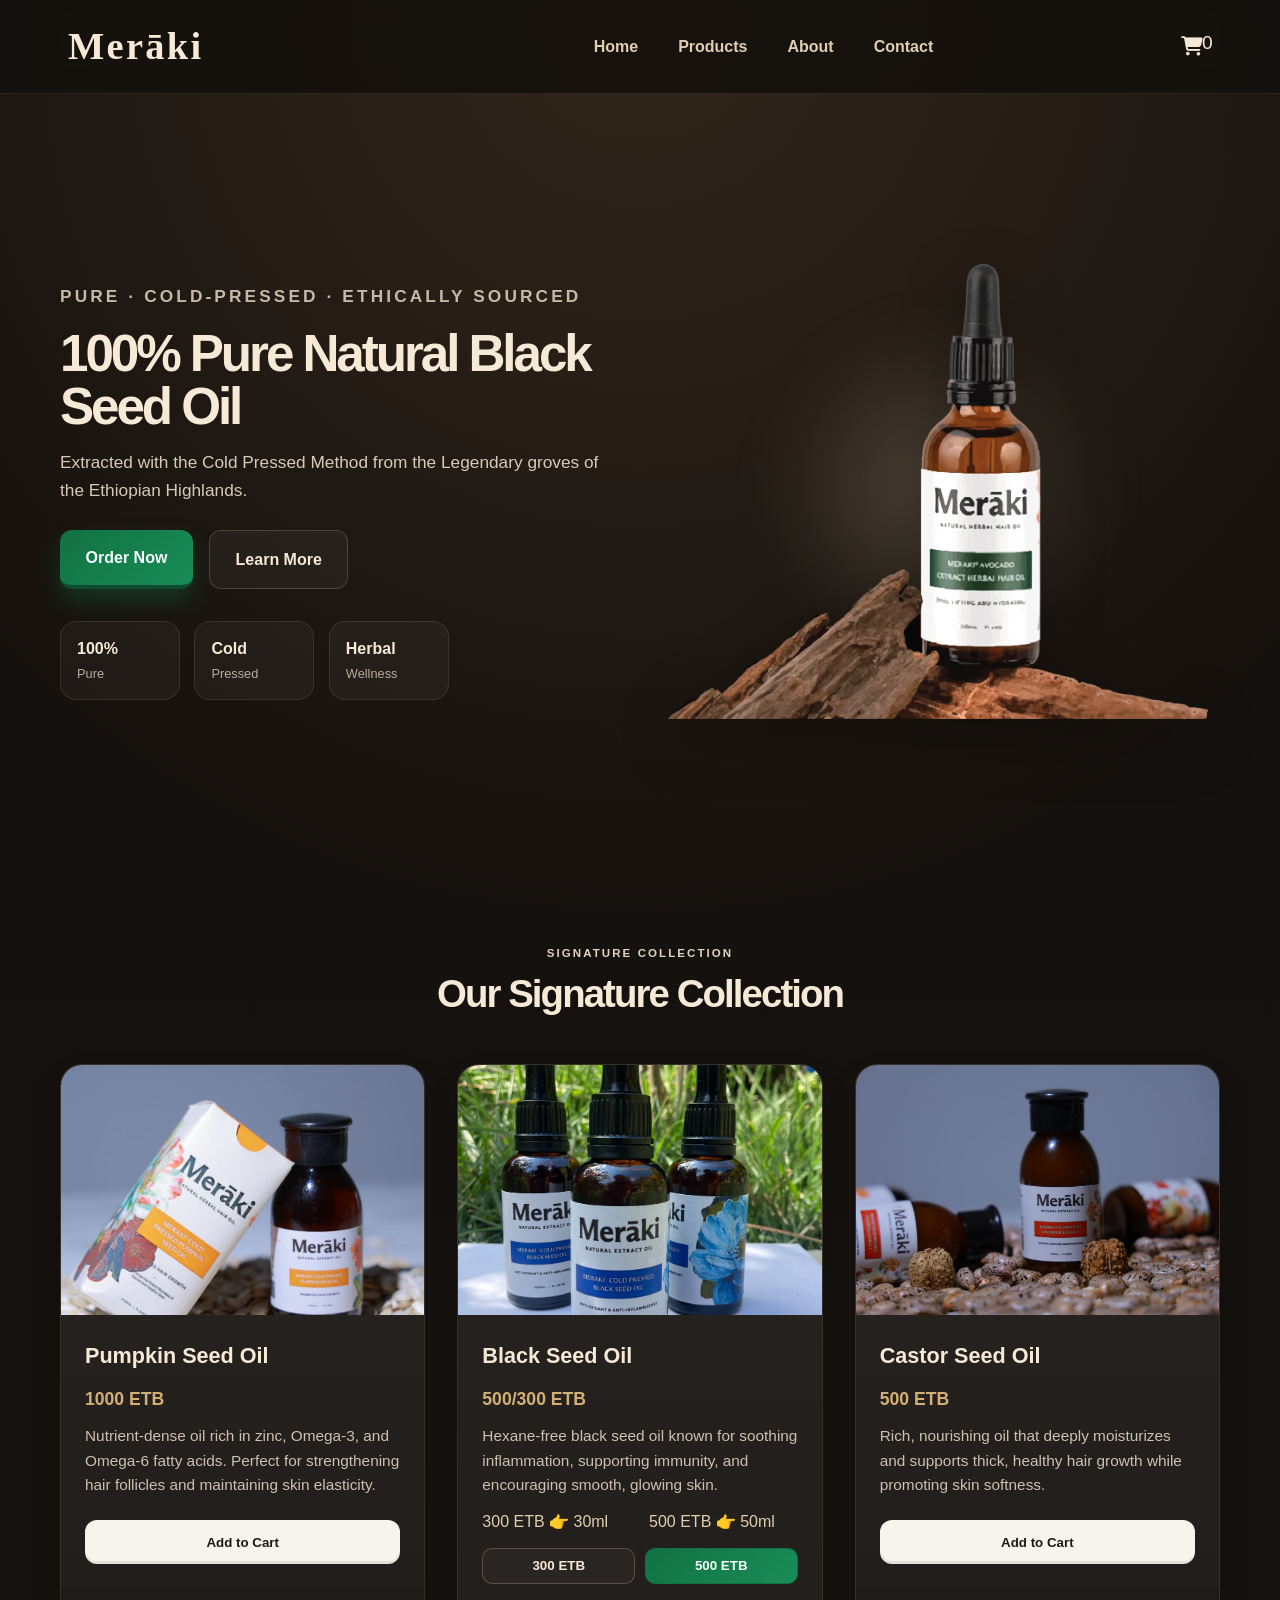
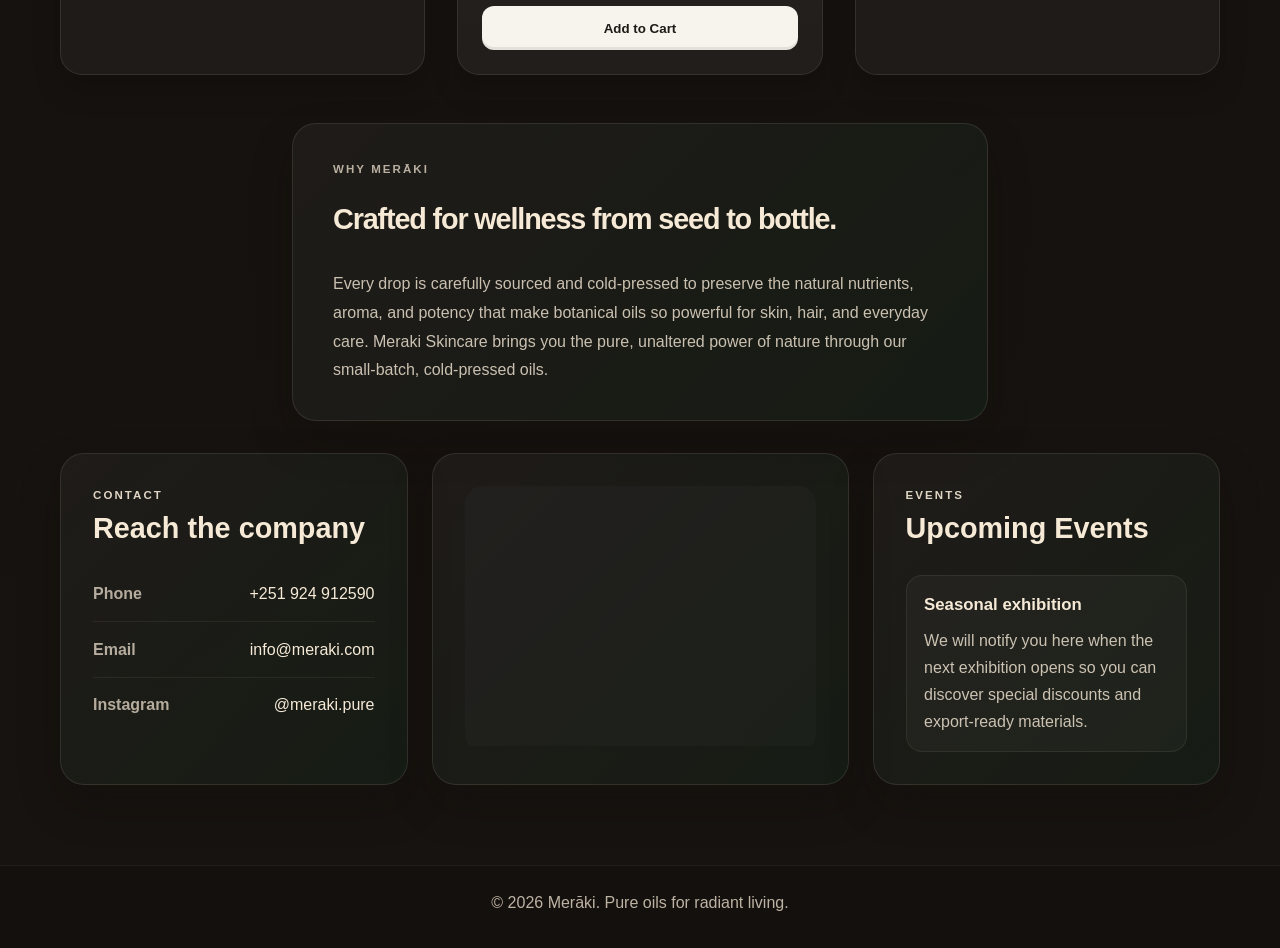
==== commit 8101bff0: "restructured" ====
--- a/index.html
+++ b/index.html
@@ -89,7 +89,7 @@
             />
             <div class="product-info">
               <h3 class="product-title">Pumpkin Seed Oil</h3>
-              <p class="product-price">800 ETB</p>
+              <p class="product-price">1000 ETB</p>
               <p class="product-desc">
                 Nutrient-dense oil rich in zinc, Omega-3, and Omega-6 fatty
                 acids. Perfect for strengthening hair follicles and maintaining
@@ -100,7 +100,7 @@
                 class="btn add-to-cart"
                 data-id="pumpkin-seed-oil"
                 data-name="Pumpkin Seed Oil"
-                data-price="800"
+                data-price="1000"
                 data-image="pumpkinseed-oil.png"
                 data-category="Hair Care"
               >
@@ -115,17 +115,23 @@
             />
             <div class="product-info">
               <h3 class="product-title">Black Seed Oil</h3>
-              <p class="product-price">800 ETB</p>
+              <p class="product-price">500/300 ETB</p>
               <p class="product-desc">
                 Hexane-free black seed oil known for soothing inflammation,
                 supporting immunity, and encouraging smooth, glowing skin.
               </p>
+              <p>300 ETB &#128073  30ml  &emsp;&emsp; 500 ETB &#128073  50ml</p>
+               
+              <div class="product-choices" aria-label="Choose Black Seed Oil size">
+                <button type="button" class="variant-option" data-price="300">300 ETB</button>
+                <button type="button" class="variant-option is-selected" data-price="500">500 ETB</button>                
+              </div>
               <button
                 type="button"
                 class="btn add-to-cart"
                 data-id="black-seed-oil"
                 data-name="Black Seed Oil"
-                data-price="800"
+                data-price="500"
                 data-image="picno5.jpg"
                 data-category="Wellness"
               >
@@ -140,7 +146,7 @@
             />
             <div class="product-info">
               <h3 class="product-title">Castor Seed Oil</h3>
-              <p class="product-price">800 ETB</p>
+              <p class="product-price">500 ETB</p>
               <p class="product-desc">
                 Rich, nourishing oil that deeply moisturizes and supports thick,
                 healthy hair growth while promoting skin softness.
@@ -150,7 +156,7 @@
                 class="btn add-to-cart"
                 data-id="castor-seed-oil"
                 data-name="Castor Seed Oil"
-                data-price="800"
+                data-price="500"
                 data-image="castor-oil.png"
                 data-category="Skin Care"
               >
@@ -179,7 +185,7 @@
           <h3>Reach the company</h3>
           <div class="contact-row">
             <span class="contact-label">Phone</span>
-            <a href="tel:+251911234567">+251 911 234 567</a>
+            <a href="tel:+251924912590 ">+251 924 912590</a>
           </div>
           <div class="contact-row">
             <span class="contact-label">Email</span>
--- a/style.css
+++ b/style.css
@@ -128,10 +128,26 @@
     transform: translateY(-2px);
 }
 
+.header-cart.cart-pop {
+    animation: cart-pop 0.42s ease;
+}
+
 .header-cart .cart-count-badge {
     position: absolute;
     top: 0.05rem;
     right: -0.05rem;
+}
+
+.cart-fly-item {
+    position: fixed;
+    z-index: 1200;
+    border-radius: 16px;
+    object-fit: cover;
+    pointer-events: none;
+    box-shadow: 0 18px 35px rgba(0, 0, 0, 0.28);
+    opacity: 1;
+    transition: transform 0.5s cubic-bezier(0.22, 1, 0.36, 1), opacity 0.45s ease;
+    transform: translate(0, 0) scale(1);
 }
 
 .menu-icon .bar {
@@ -397,6 +413,36 @@
     font-weight: 700;
 }
 
+.product-choices {
+    display: flex;
+    flex-wrap: wrap;
+    gap: 0.6rem;
+    margin-top: 0.1rem;
+}
+
+.variant-option {
+    flex: 1 1 100px;
+    border: 1px solid rgba(223, 207, 176, 0.25);
+    background: rgba(255, 255, 255, 0.03);
+    color: var(--gold-soft);
+    border-radius: 10px;
+    padding: 0.6rem 0.8rem;
+    font-weight: 700;
+    cursor: pointer;
+    transition: background 0.2s ease, border-color 0.2s ease, transform 0.2s ease;
+}
+
+.variant-option:hover {
+    transform: translateY(-1px);
+    border-color: rgba(223, 207, 176, 0.45);
+}
+
+.variant-option.is-selected {
+    background: linear-gradient(135deg, var(--green), #1a8d59);
+    border-color: var(--green);
+    color: #f6fff8;
+}
+
 .product-desc {
     color: rgba(246, 234, 215, 0.8);
     font-size: 0.96rem;
@@ -409,6 +455,40 @@
     background: var(--panel-strong);
     color: var(--text-dark);
     box-shadow: inset 0 -3px 0 rgba(0, 0, 0, 0.08);
+}
+
+.add-to-cart.is-adding {
+    animation: add-to-cart-bounce 0.5s ease;
+}
+
+@keyframes add-to-cart-bounce {
+    0% {
+        transform: scale(1);
+    }
+    30% {
+        transform: scale(1.08);
+    }
+    60% {
+        transform: scale(0.97);
+    }
+    100% {
+        transform: scale(1);
+    }
+}
+
+@keyframes cart-pop {
+    0% {
+        transform: scale(1);
+    }
+    35% {
+        transform: scale(1.28);
+    }
+    70% {
+        transform: scale(0.95);
+    }
+    100% {
+        transform: scale(1);
+    }
 }
 
 .about-section,
@@ -588,16 +668,24 @@
     color: rgba(246, 234, 215, 0.75);
 }
 
+@media (max-width: 980px) {
+    .company-contact {
+        grid-template-columns: 1fr;
+    }
+
+    .events-card,
+    .map-card,
+    .contact-info-card {
+        grid-column: auto;
+    }
+}
+
 @media (max-width: 768px) {
     .about-card {
         width: 100%;
         padding: 1.6rem 1.4rem;
     }
 
-    .company-contact {
-        grid-template-columns: 1fr;
-    }
-
     .contact-row {
         flex-direction: column;
         align-items: flex-start;
@@ -605,16 +693,6 @@
 
     .contact-row a {
         text-align: left;
-    }
-}
-
-@media (max-width: 980px) {
-    .company-contact {
-        grid-template-columns: 1fr 1fr;
-    }
-
-    .events-card {
-        grid-column: 1 / -1;
     }
 }
 
@@ -755,6 +833,10 @@
         min-width: 0;
     }
 
+    .product-grid {
+        grid-template-columns: 1fr;
+    }
+
     .product-card {
         border-radius: 18px;
     }
